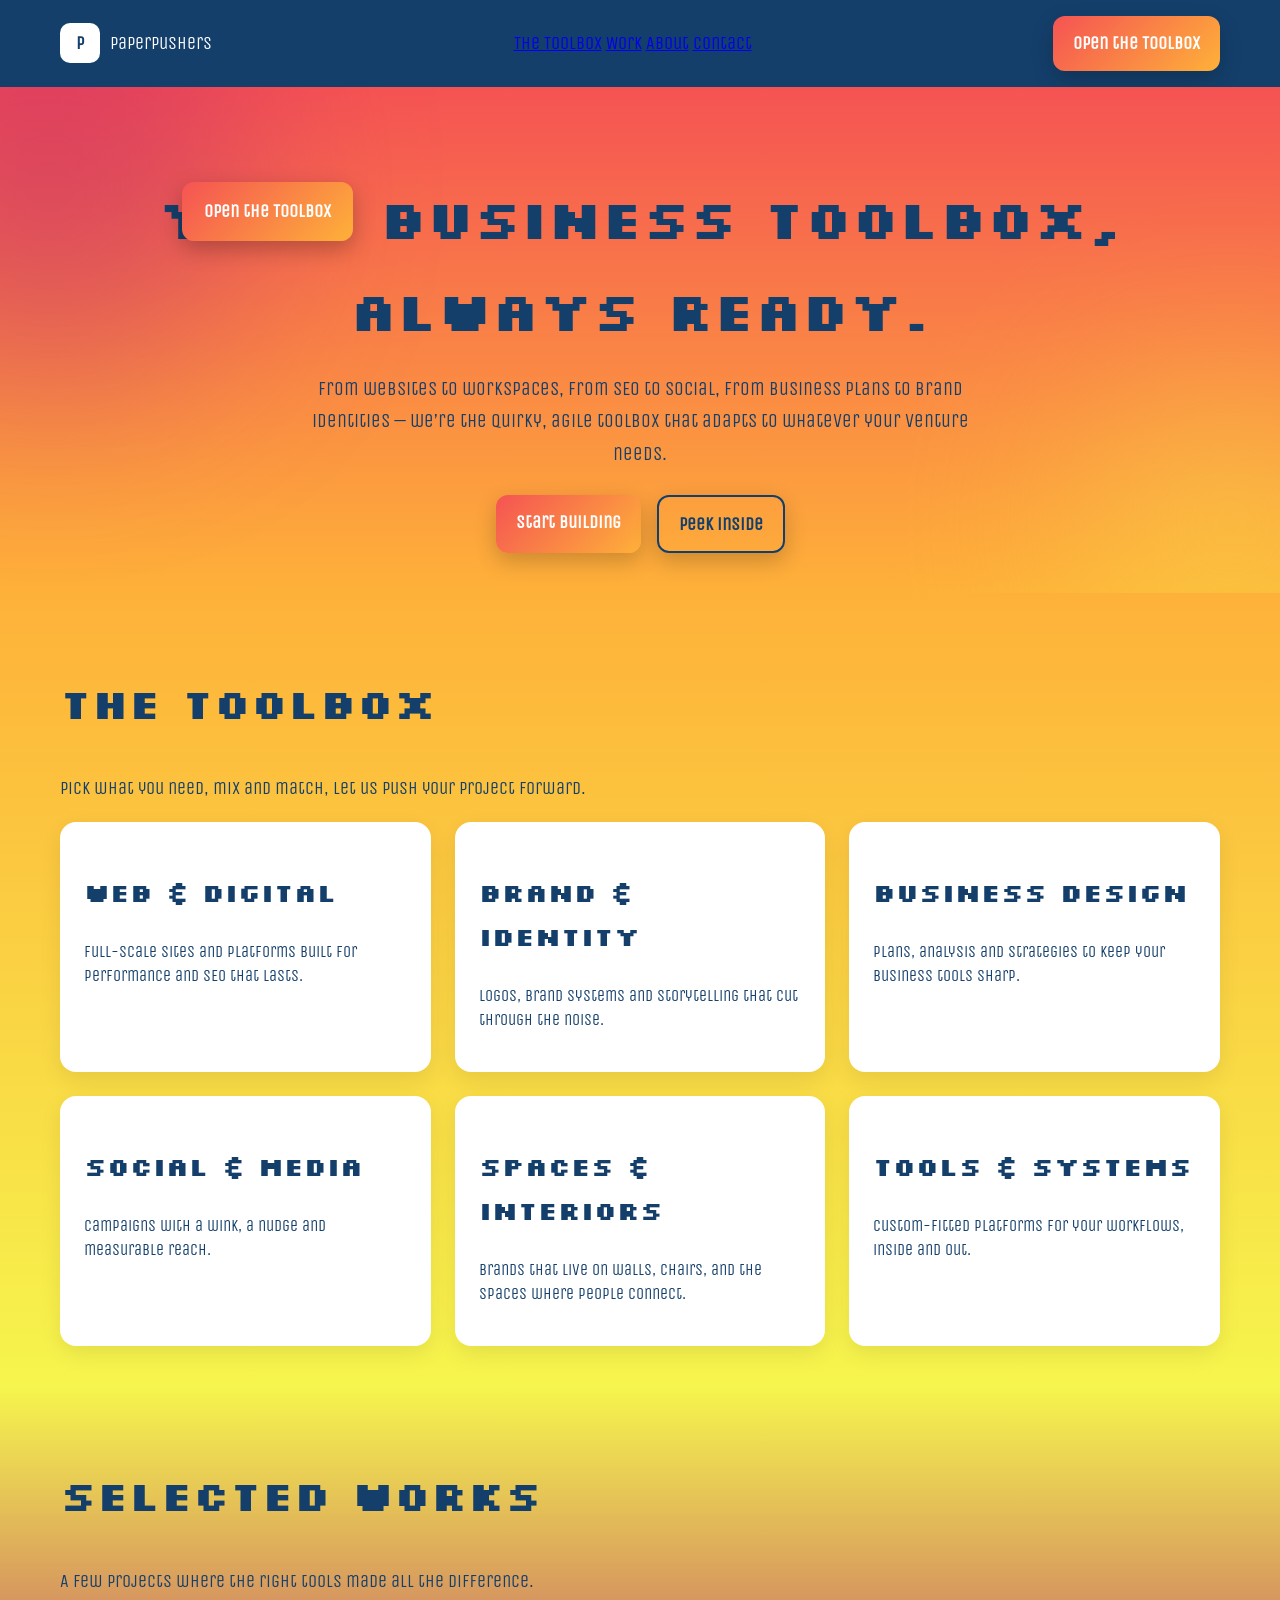
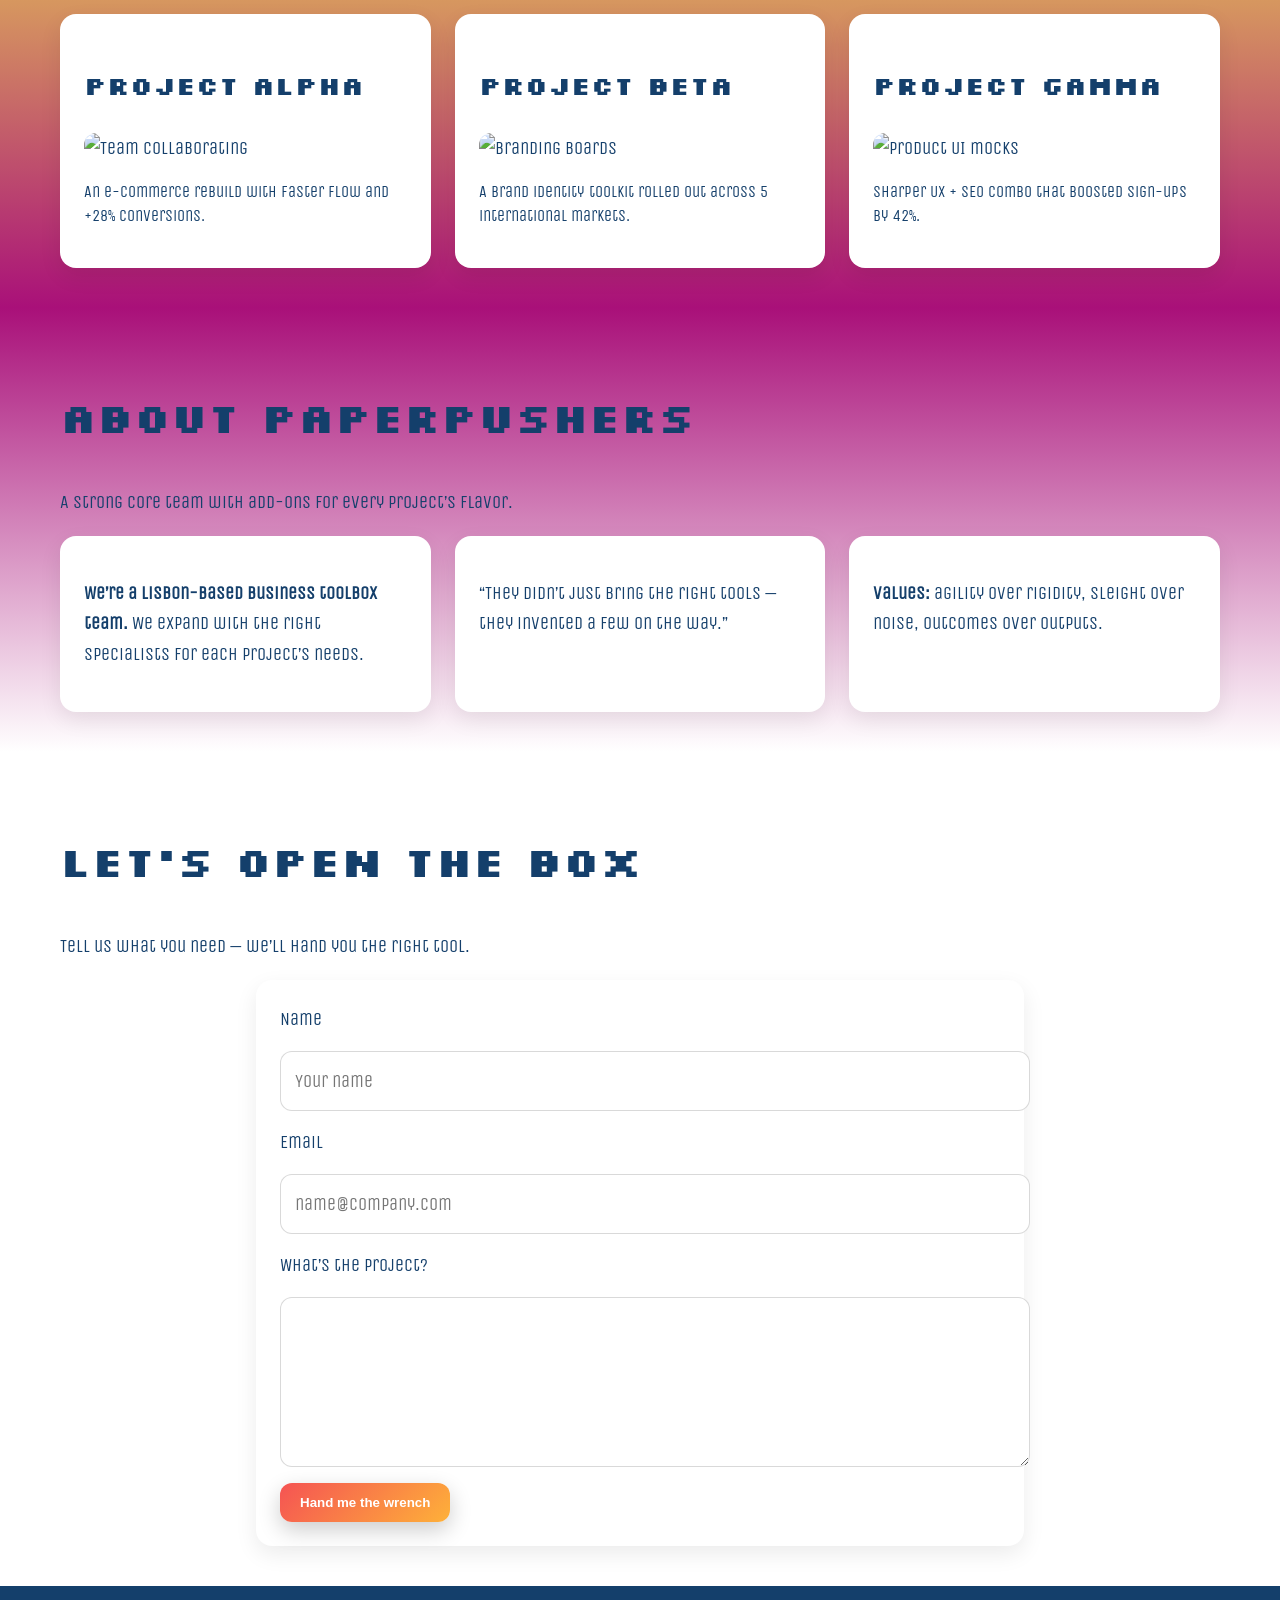
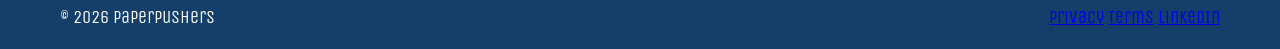
==== index.html @ 6f174658 "t1" ====
<!doctype html>
<html lang="en">
<head>
  <meta charset="utf-8" />
  <meta name="viewport" content="width=device-width, initial-scale=1" />
  <title>PaperPushers — Business Toolbox</title>
  <meta name="description" content="PaperPushers is a quirky, agile business toolbox—websites, SEO, social, brand, interiors, business design, and custom tools." />
  <link href="https://fonts.googleapis.com/css2?family=Unica+One&family=Silkscreen&display=swap" rel="stylesheet">
  <link rel="stylesheet" href="styles.css" />
  <script src="app.js" defer></script>
</head>
<body>
  <!-- Header -->
  <header class="nav">
    <div class="container inner">
      <a class="brand" href="#">
        <div class="logo">P</div>
        <span>PaperPushers</span>
      </a>
      <nav class="links" aria-label="Primary">
        <a href="#toolbox">The Toolbox</a>
        <a href="#work">Work</a>
        <a href="#about">About</a>
        <a href="#contact">Contact</a>
      </nav>
      <a class="btn btn--header" href="#toolbox">Open the Toolbox</a>
    </div>
  </header>

  <main id="main">
    <!-- Hero -->
    <section class="hero" id="hero">
      <div class="bg-blob"></div>
      <div class="bg-blob"></div>
      <div class="container">
        <h1 class="fade-in">Your business toolbox, always ready.</h1>
        <p class="lead fade-in">
          From websites to workspaces, from SEO to social, from business plans to brand identities —
          we’re the quirky, agile toolbox that adapts to whatever your venture needs.
        </p>
        <div class="hero-ctas fade-in">
          <a class="btn" href="#contact">Start building</a>
          <a class="btn ghost" href="#toolbox">Peek inside</a>
        </div>
      </div>
    </section>

    <!-- Toolbox -->
    <section id="toolbox">
      <div class="bg-blob"></div>
      <div class="bg-blob"></div>
      <div class="container">
        <h2 class="fade-in">The Toolbox</h2>
        <p class="section-lead fade-in">Pick what you need, mix and match, let us push your project forward.</p>
        <div class="grid-3 stagger-parent">
          <article class="card fade-in"><h3>Web & Digital</h3><p class="subtitle">Full-scale sites and platforms built for performance and SEO that lasts.</p></article>
          <article class="card fade-in"><h3>Brand & Identity</h3><p class="subtitle">Logos, brand systems and storytelling that cut through the noise.</p></article>
          <article class="card fade-in"><h3>Business Design</h3><p class="subtitle">Plans, analysis and strategies to keep your business tools sharp.</p></article>
          <article class="card fade-in"><h3>Social & Media</h3><p class="subtitle">Campaigns with a wink, a nudge and measurable reach.</p></article>
          <article class="card fade-in"><h3>Spaces & Interiors</h3><p class="subtitle">Brands that live on walls, chairs, and the spaces where people connect.</p></article>
          <article class="card fade-in"><h3>Tools & Systems</h3><p class="subtitle">Custom-fitted platforms for your workflows, inside and out.</p></article>
        </div>
      </div>
    </section>

    <!-- Work -->
    <section id="work">
      <div class="bg-blob"></div>
      <div class="bg-blob"></div>
      <div class="container">
        <h2 class="fade-in">Selected Works</h2>
        <p class="section-lead fade-in">A few projects where the right tools made all the difference.</p>
        <div class="grid-3 stagger-parent">
          <article class="card work-card fade-in"><h3>Project Alpha</h3><img src="https://picsum.photos/seed/alpha/800/500" alt="Team collaborating" /><p class="subtitle">An e-commerce rebuild with faster flow and +28% conversions.</p></article>
          <article class="card work-card fade-in"><h3>Project Beta</h3><img src="https://picsum.photos/seed/beta/800/500" alt="Branding boards" /><p class="subtitle">A brand identity toolkit rolled out across 5 international markets.</p></article>
          <article class="card work-card fade-in"><h3>Project Gamma</h3><img src="https://picsum.photos/seed/gamma/800/500" alt="Product UI mocks" /><p class="subtitle">Sharper UX + SEO combo that boosted sign-ups by 42%.</p></article>
        </div>
      </div>
    </section>

    <!-- About -->
    <section id="about">
      <div class="bg-blob"></div>
      <div class="bg-blob"></div>
      <div class="container">
        <h2 class="fade-in">About PaperPushers</h2>
        <p class="section-lead fade-in">A strong core team with add-ons for every project’s flavor.</p>
        <div class="grid-3 stagger-parent">
          <div class="card fade-in"><p><strong>We’re a Lisbon-based business toolbox team.</strong> We expand with the right specialists for each project’s needs.</p></div>
          <div class="card fade-in"><p>“They didn’t just bring the right tools — they invented a few on the way.”</p></div>
          <div class="card fade-in"><p><strong>Values:</strong> agility over rigidity, sleight over noise, outcomes over outputs.</p></div>
        </div>
      </div>
    </section>

    <!-- Contact -->
    <section id="contact">
      <div class="bg-blob"></div>
      <div class="bg-blob"></div>
      <div class="container">
        <h2 class="fade-in">Let’s open the box</h2>
        <p class="section-lead fade-in">Tell us what you need — we’ll hand you the right tool.</p>
        <div class="card fade-in">
          <form class="fields">
            <label for="name">Name</label>
            <input id="name" name="name" placeholder="Your name" required />
            <label for="email">Email</label>
            <input id="email" name="email" type="email" placeholder="name@company.com" required />
            <label for="message">What’s the project?</label>
            <textarea id="message" name="message" required></textarea>
            <div class="form-actions">
              <button class="btn" type="submit">Hand me the wrench</button>
            </div>
          </form>
        </div>
      </div>
    </section>
  </main>

  <!-- Footer -->
  <footer>
    <div class="container footer-inner">
      <div class="foot-brand">© <span id="year"></span> PaperPushers</div>
      <nav class="foot-links">
        <a href="#">Privacy</a>
        <a href="#">Terms</a>
        <a href="#">LinkedIn</a>
      </nav>
    </div>
  </footer>

  <!-- Floating CTA -->
  <a href="#toolbox" class="floating-cta">Open the Toolbox</a>
</body>
</html>
---- styles.css ----
:root {
  --background: #143F6B;
  --main: #F55353;
  --secondary: #FEB139;
  --highlight: #F6F54D;
  --accent: #A91079;
}

/* Global */
body {
  font-family: 'Unica One', sans-serif;
  margin: 0;
  color: var(--background);
  font-size: 18px;
  line-height: 1.7;
}
h1, h2, h3 { font-family: 'Silkscreen', cursive; }
h1 { font-size: 3.4rem; }
h2 { font-size: 2.6rem; }
h3 { font-size: 1.6rem; }

/* Header / Footer */
header.nav, footer {
  background: var(--background);
  color: #fff;
  padding: 16px 0;
}
header.nav .inner, footer .footer-inner {
  width: 92%;
  max-width: 1160px;
  margin: 0 auto;
  display: flex;
  justify-content: space-between;
  align-items: center;
}
.brand { display:flex; align-items:center; gap:10px; text-decoration:none; color:#fff; }
.brand .logo { width:40px; height:40px; border-radius:10px; background:#fff; color:var(--background); display:grid; place-items:center; font-weight:900; }

/* Sections */
section { padding: 40px 0; position: relative; overflow: hidden; }
section .container { width: 92%; max-width: 1160px; margin: 0 auto; }

/* Smooth section gradients */
#hero    { background: linear-gradient(180deg, var(--main) 0%, var(--secondary) 100%); }
#toolbox { background: linear-gradient(180deg, var(--secondary) 0%, var(--highlight) 100%); }
#work    { background: linear-gradient(180deg, var(--highlight) 0%, var(--accent) 100%); }
#about   { background: linear-gradient(180deg, var(--accent) 0%, #fff 100%); }
#contact { background: #fff; }

/* Blobs */
.bg-blob {
  position: absolute;
  border-radius: 50%;
  filter: blur(100px);
  opacity: 0.35;
  animation: float 20s ease-in-out infinite alternate;
  z-index: 1;
}
@keyframes float {
  0%   { transform: translate(0,0) scale(1); }
  50%  { transform: translate(80px,-60px) scale(1.2); }
  100% { transform: translate(-80px,60px) scale(1); }
}
.hero .bg-blob:nth-child(1) { width: 400px; height: 400px; background: var(--accent); top: -100px; left: -150px; }
.hero .bg-blob:nth-child(2) { width: 300px; height: 300px; background: var(--highlight); bottom: -80px; right: -100px; animation-delay: 5s; }

/* Hero */
.hero { text-align: center; }
.hero h1 { margin-bottom: 1rem; position: relative; z-index: 2; }
.hero .lead { font-size: 1.2rem; max-width: 70ch; margin: 0 auto 1.5rem; position: relative; z-index: 2; }
.hero-ctas { margin-top: 1.5rem; display: flex; gap: 16px; justify-content: center; flex-wrap: wrap; position: relative; z-index: 2; }

/* Buttons */
.btn {
  padding: 12px 20px;
  border-radius: 12px;
  font-weight: 900;
  text-decoration: none;
  border: none;
  cursor: pointer;
  background: linear-gradient(135deg, var(--main), var(--secondary));
  color: #fff;
  box-shadow: 0 8px 22px rgba(0,0,0,.2);
}
.btn.ghost { background: transparent; border: 2px solid var(--background); color: var(--background); }

/* Grids & Cards */
.grid-3 { display: grid; grid-template-columns: repeat(3,1fr); gap: 24px; position: relative; z-index: 2; }
@media (max-width: 980px){ .grid-3 { grid-template-columns: repeat(2,1fr); } }
@media (max-width: 640px){ .grid-3 { grid-template-columns: 1fr; } }

.card {
  background: #fff;
  border-radius: 16px;
  padding: 24px;
  box-shadow: 0 8px 22px rgba(0,0,0,.08);
}
.card .subtitle { font-size: 1rem; line-height: 1.5; }

/* Work cards */
.work-card img { width:100%; height:260px; object-fit:cover; border-radius:12px; }
.work-card .subtitle { margin-top: 1rem; }

/* Contact form */
#contact .card { max-width: 720px; margin: 0 auto; position: relative; z-index: 2; }
#contact .fields { display: grid; gap: 16px; }
#contact input, #contact textarea {
  width: 100%;
  padding: 14px;
  border: 1px solid rgba(0,0,0,.15);
  border-radius: 12px;
  font: inherit;
}
#contact textarea { min-height: 140px; resize: vertical; }

/* Floating CTA */
.floating-cta {
  position: fixed;
  top: 50px; left: 50px;
  color: #fff;
  padding: 14px 22px;
  border-radius: 12px;
  text-decoration: none;
  font-weight: 900;
  box-shadow: 0 8px 22px rgba(0,0,0,.25);
  z-index: 9999;
  transition: background .6s ease;
}

/* Animations */
.fade-in { opacity: 0; transform: translateY(40px); transition: opacity .8s ease, transform .8s ease; }
.fade-in.visible { opacity: 1; transform: translateY(0); }
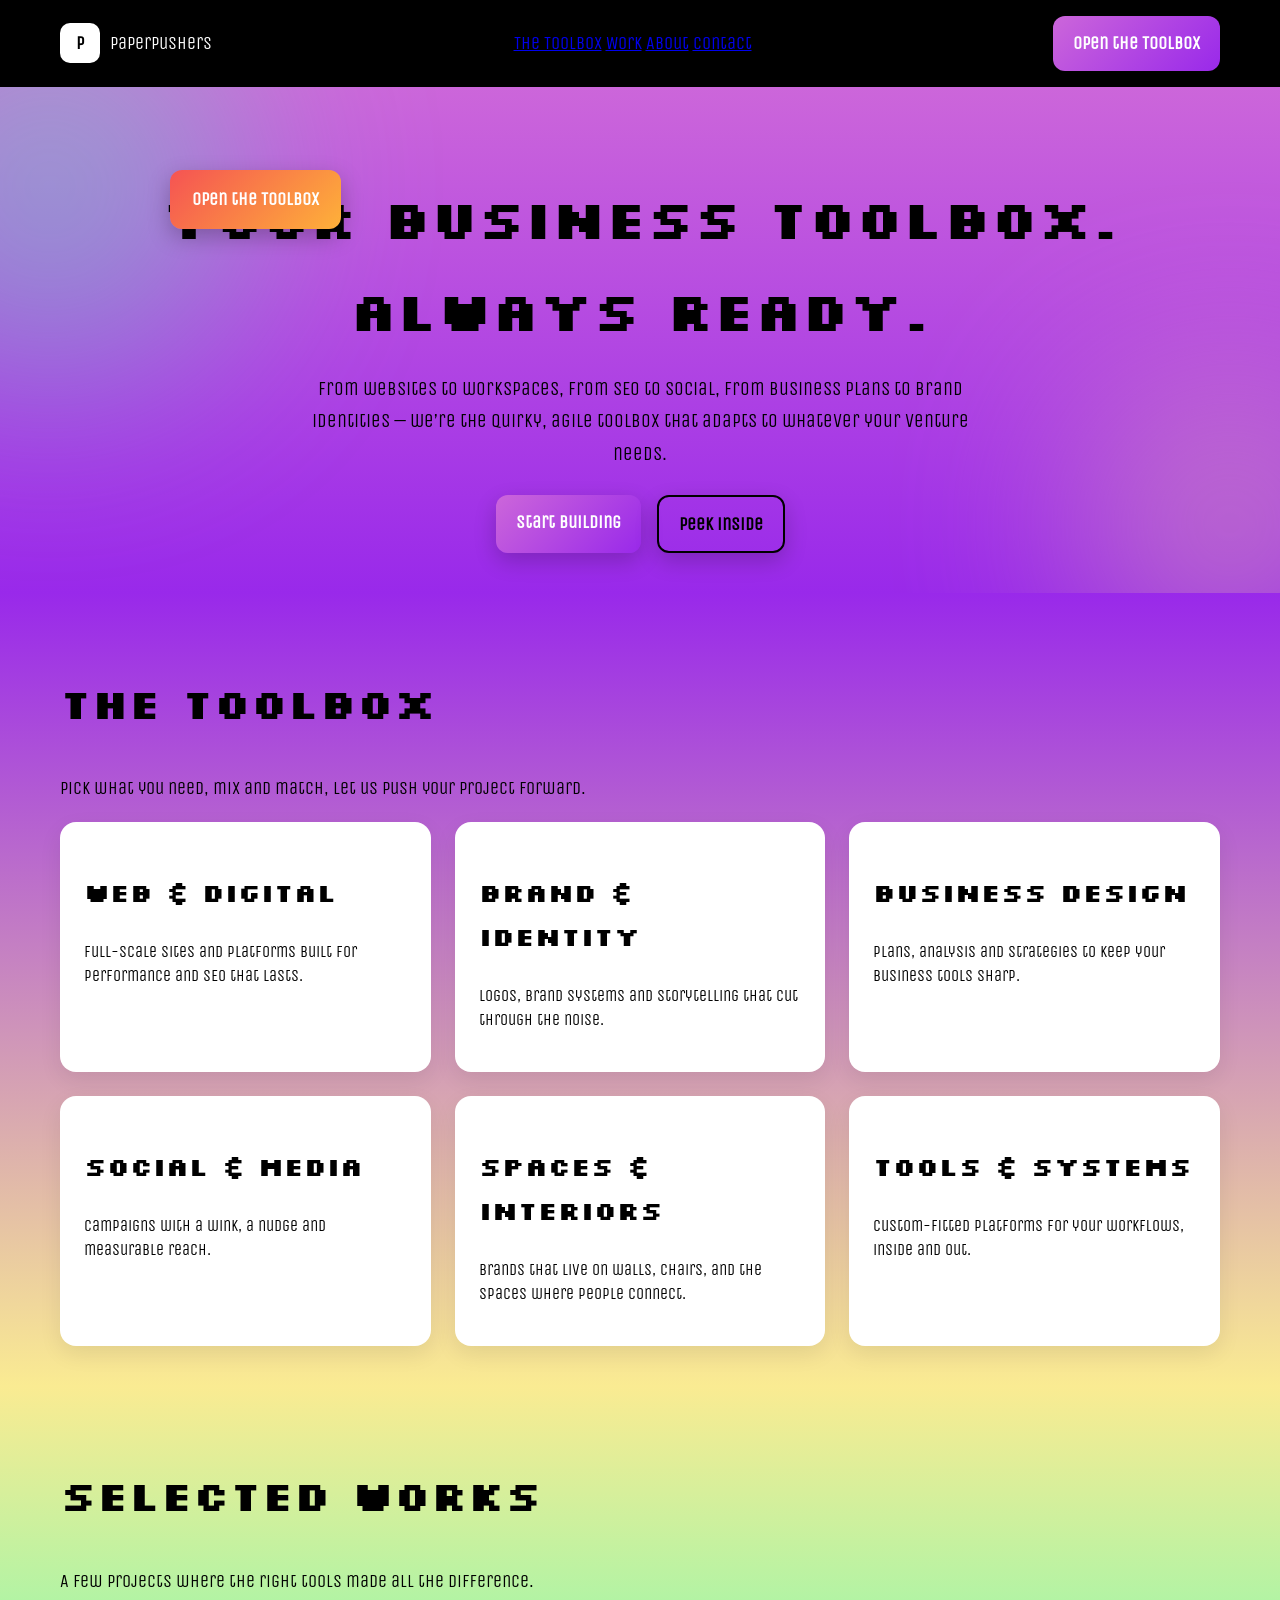
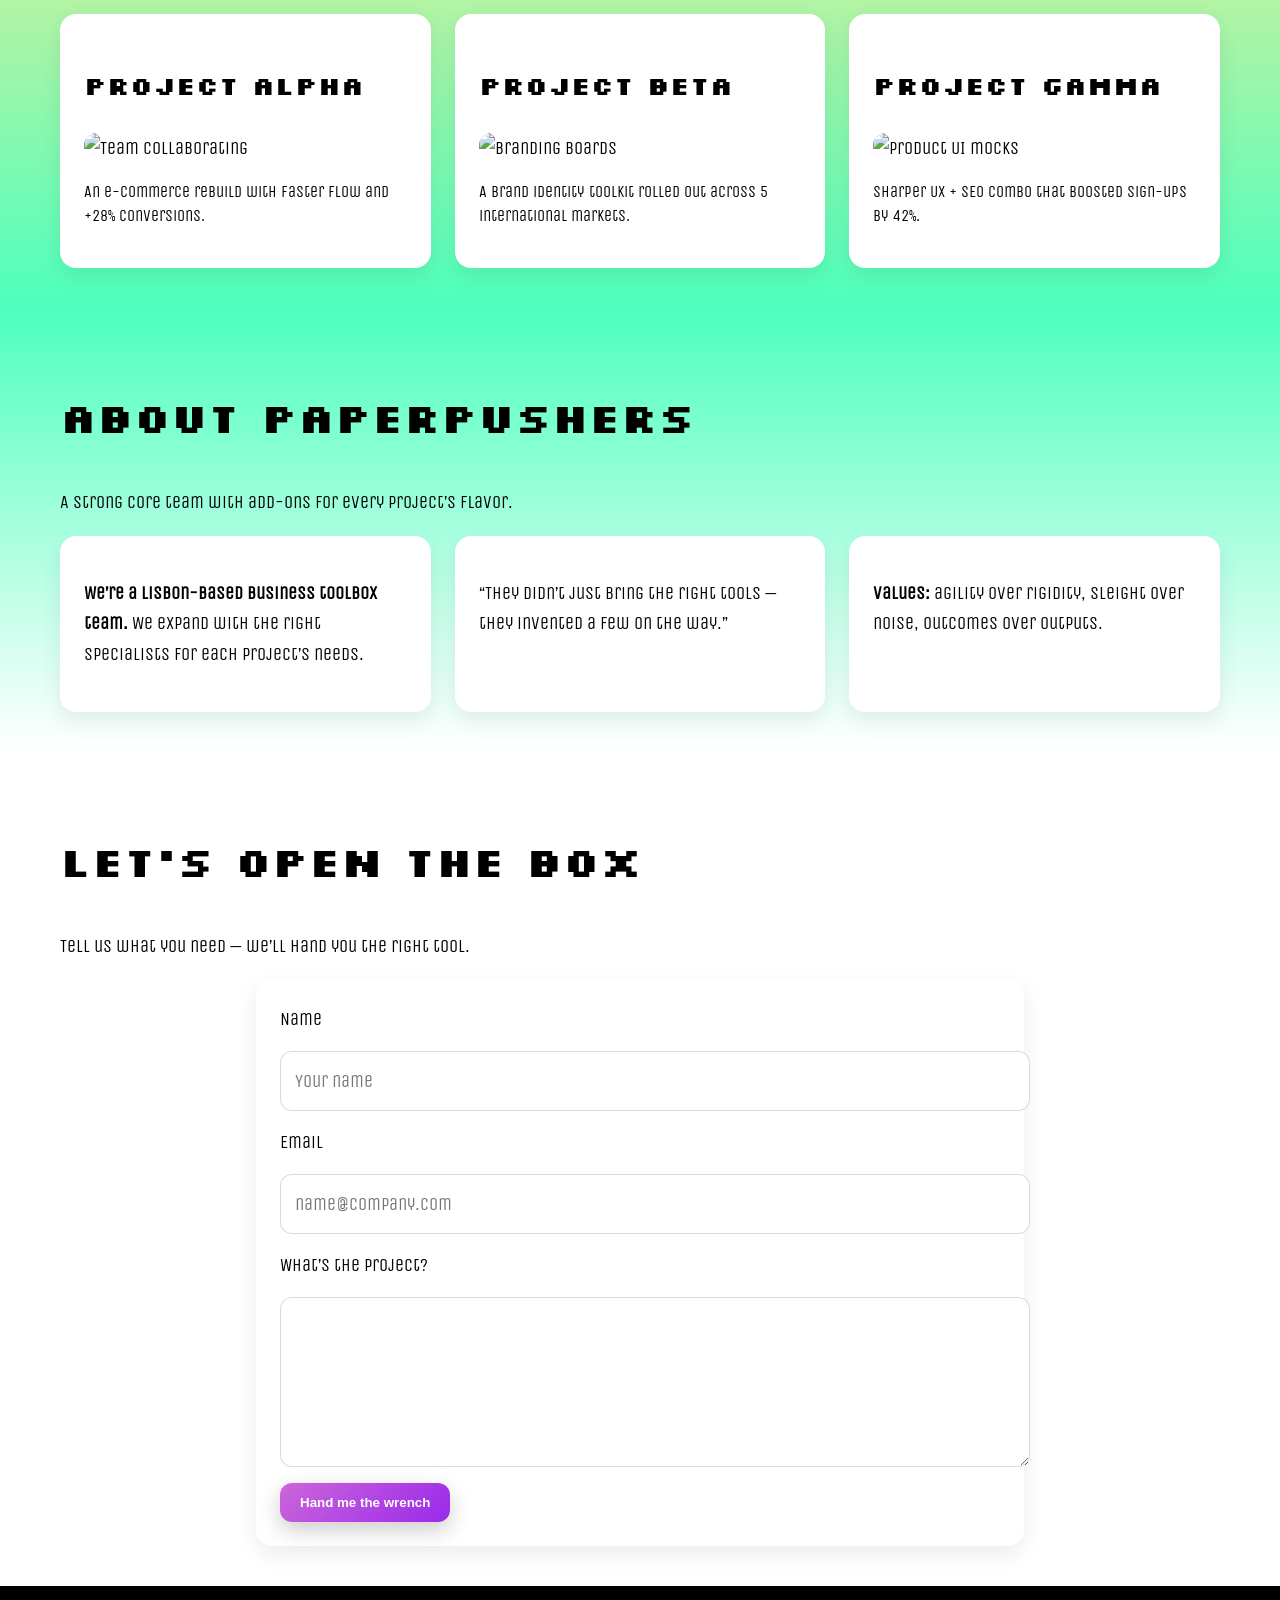
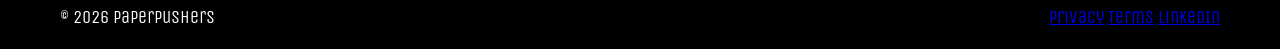
==== commit e50a6bd6: "Update index.html" ====
--- a/index.html
+++ b/index.html
@@ -33,7 +33,7 @@
       <div class="bg-blob"></div>
       <div class="bg-blob"></div>
       <div class="container">
-        <h1 class="fade-in">Your business toolbox, always ready.</h1>
+        <h1 class="fade-in">Your business toolbox.<br> Always ready.</h1>
         <p class="lead fade-in">
           From websites to workspaces, from SEO to social, from business plans to brand identities —
           we’re the quirky, agile toolbox that adapts to whatever your venture needs.
--- a/styles.css
+++ b/styles.css
@@ -1,9 +1,9 @@
 :root {
-  --background: #143F6B;
-  --main: #F55353;
-  --secondary: #FEB139;
-  --highlight: #F6F54D;
-  --accent: #A91079;
+  --background: #000000;
+  --main: #CC66DA;
+  --secondary: #9929EA;
+  --highlight: #FAEB92;
+  --accent: #4DFFBE;
 }
 
 /* Global */
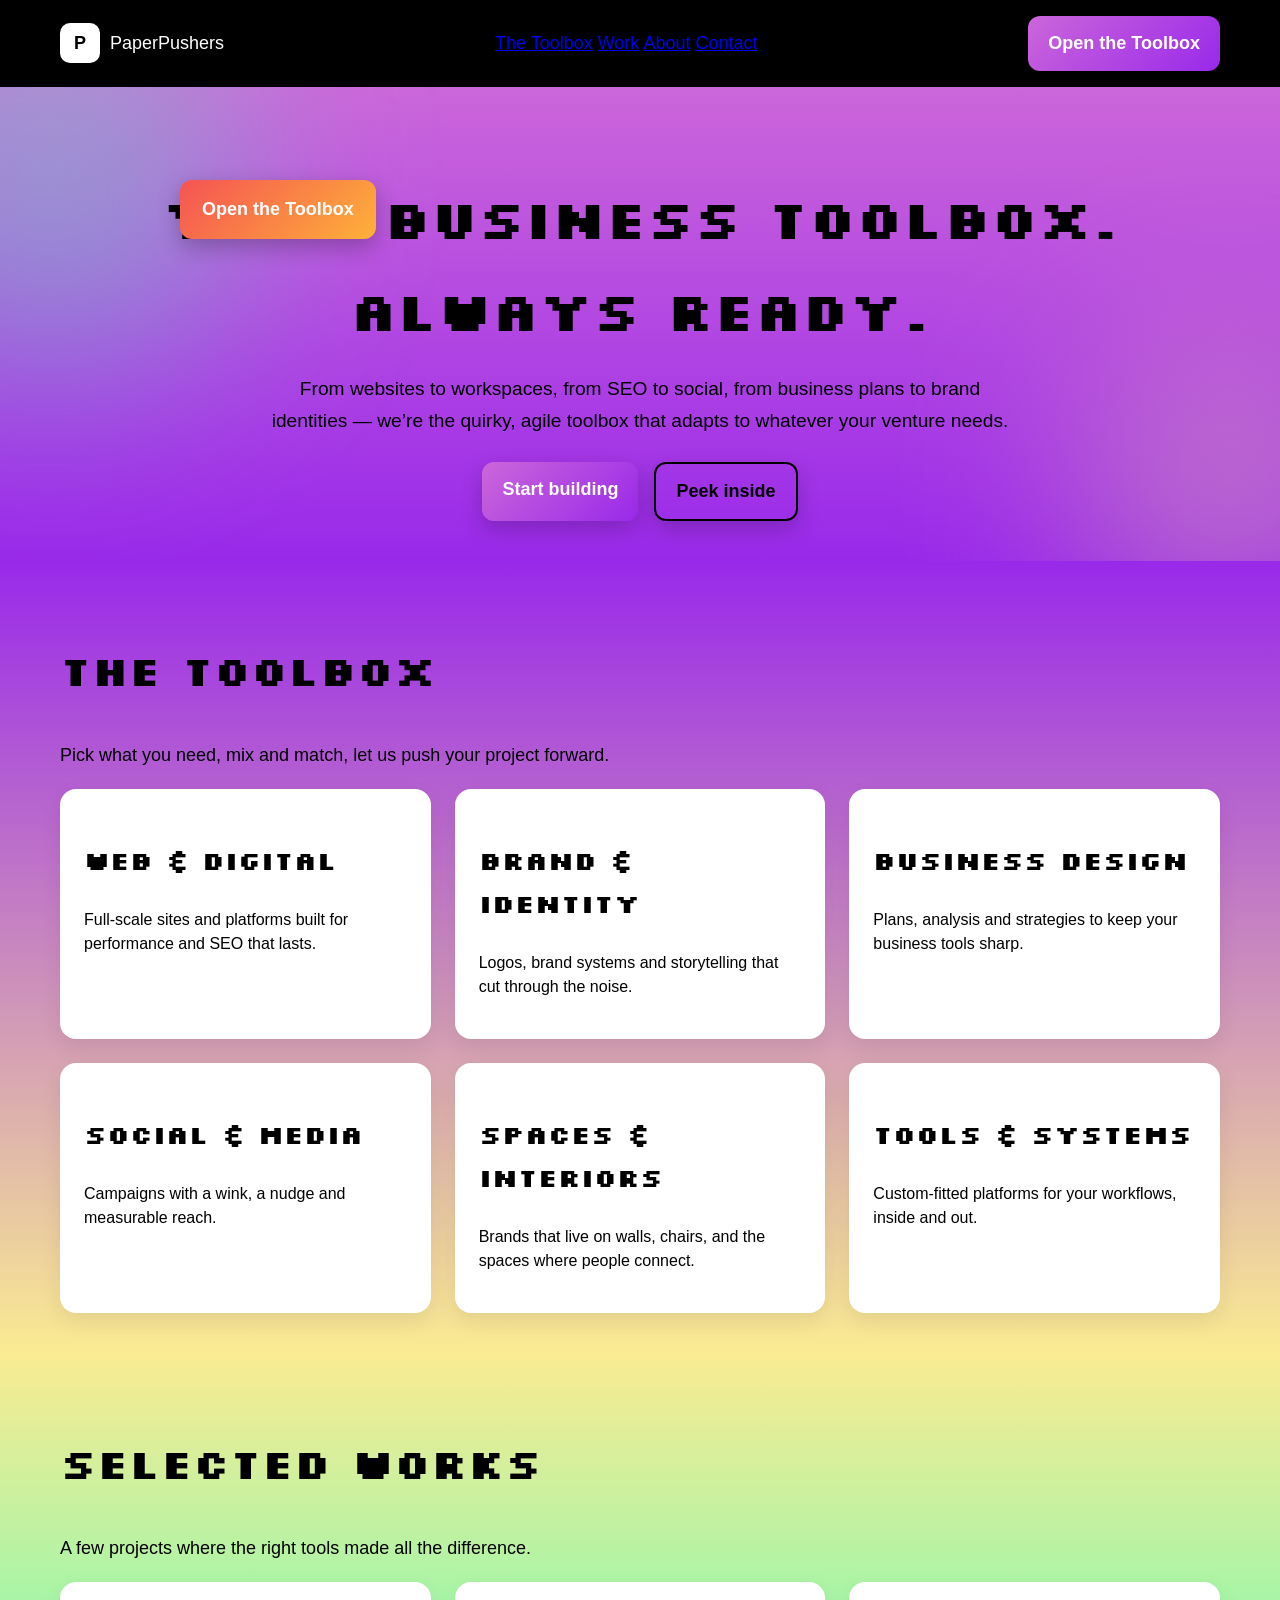
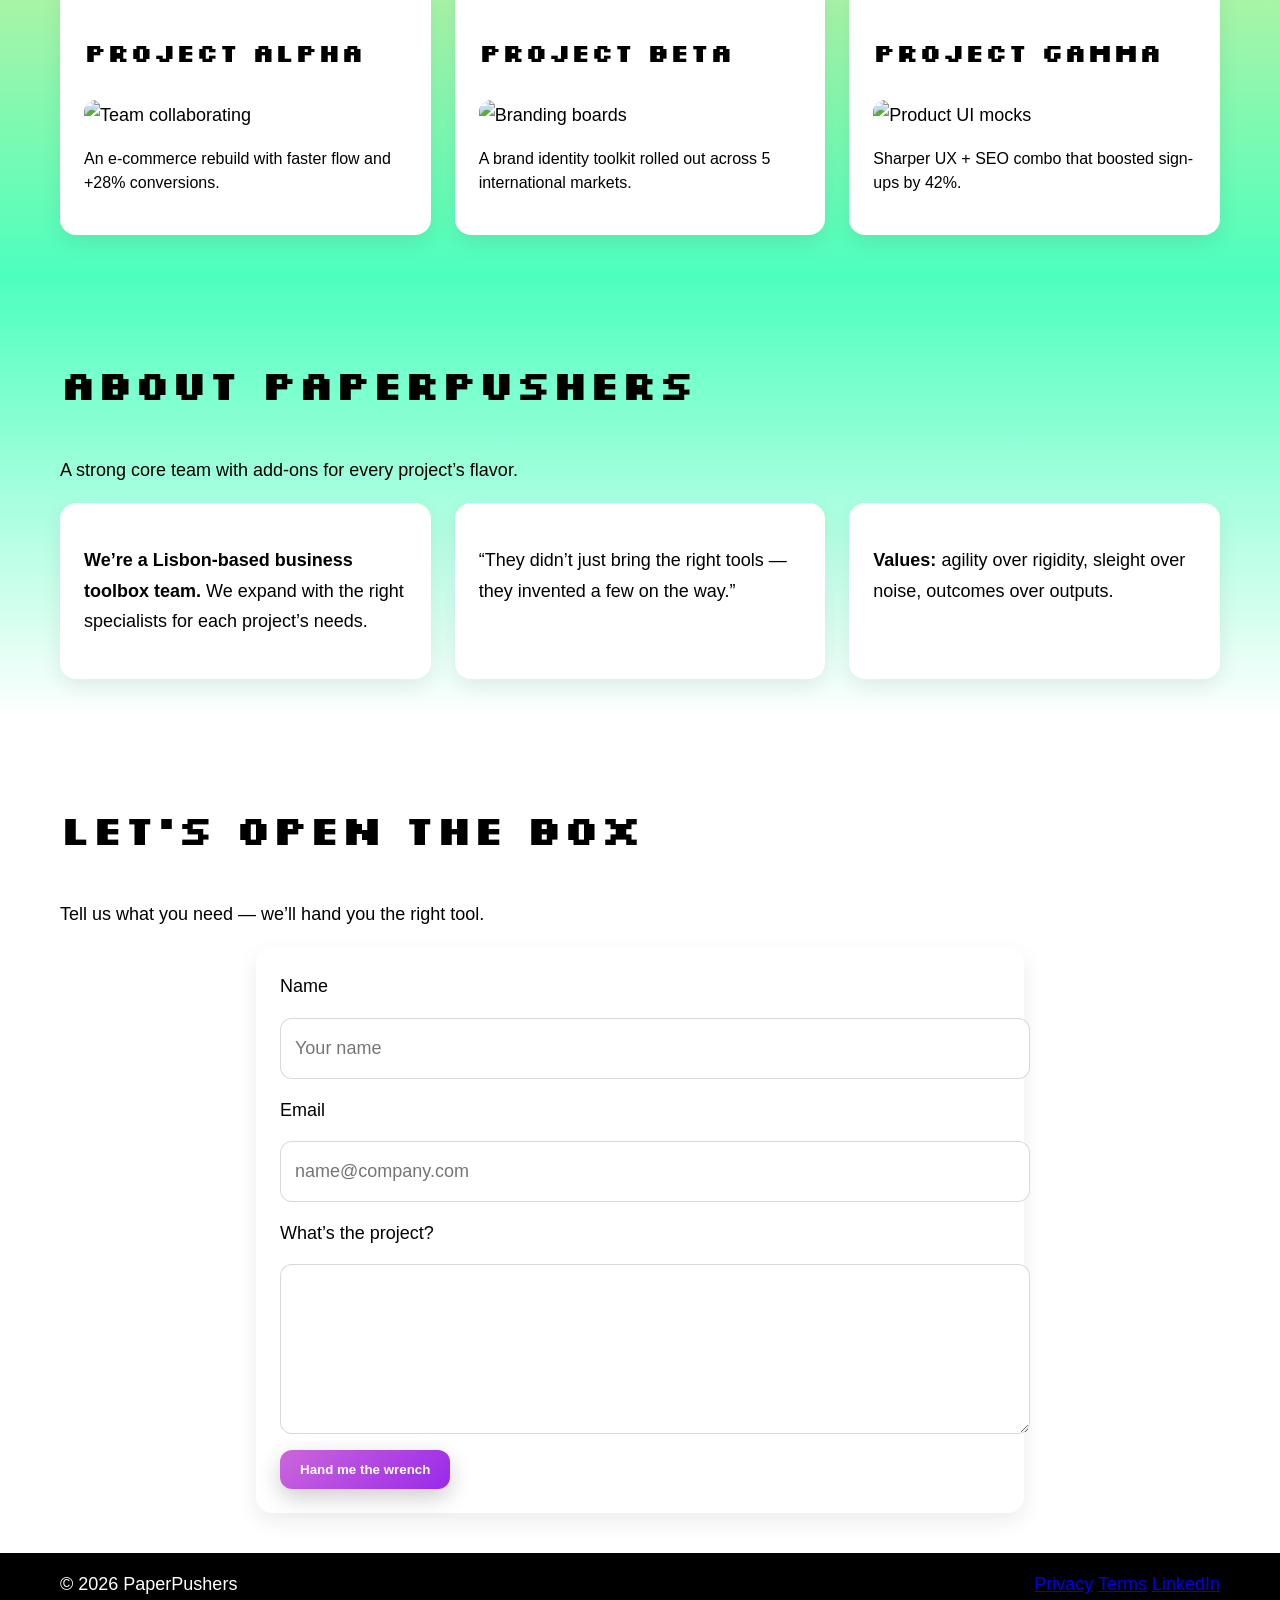
==== commit a2fda11d: "Update index.html" ====
--- a/index.html
+++ b/index.html
@@ -5,7 +5,7 @@
   <meta name="viewport" content="width=device-width, initial-scale=1" />
   <title>PaperPushers — Business Toolbox</title>
   <meta name="description" content="PaperPushers is a quirky, agile business toolbox—websites, SEO, social, brand, interiors, business design, and custom tools." />
-  <link href="https://fonts.googleapis.com/css2?family=Unica+One&family=Silkscreen&display=swap" rel="stylesheet">
+  <link href="https://fonts.googleapis.com/css2?family=Audiowide&family=Silkscreen&display=swap" rel="stylesheet">
   <link rel="stylesheet" href="styles.css" />
   <script src="app.js" defer></script>
 </head>
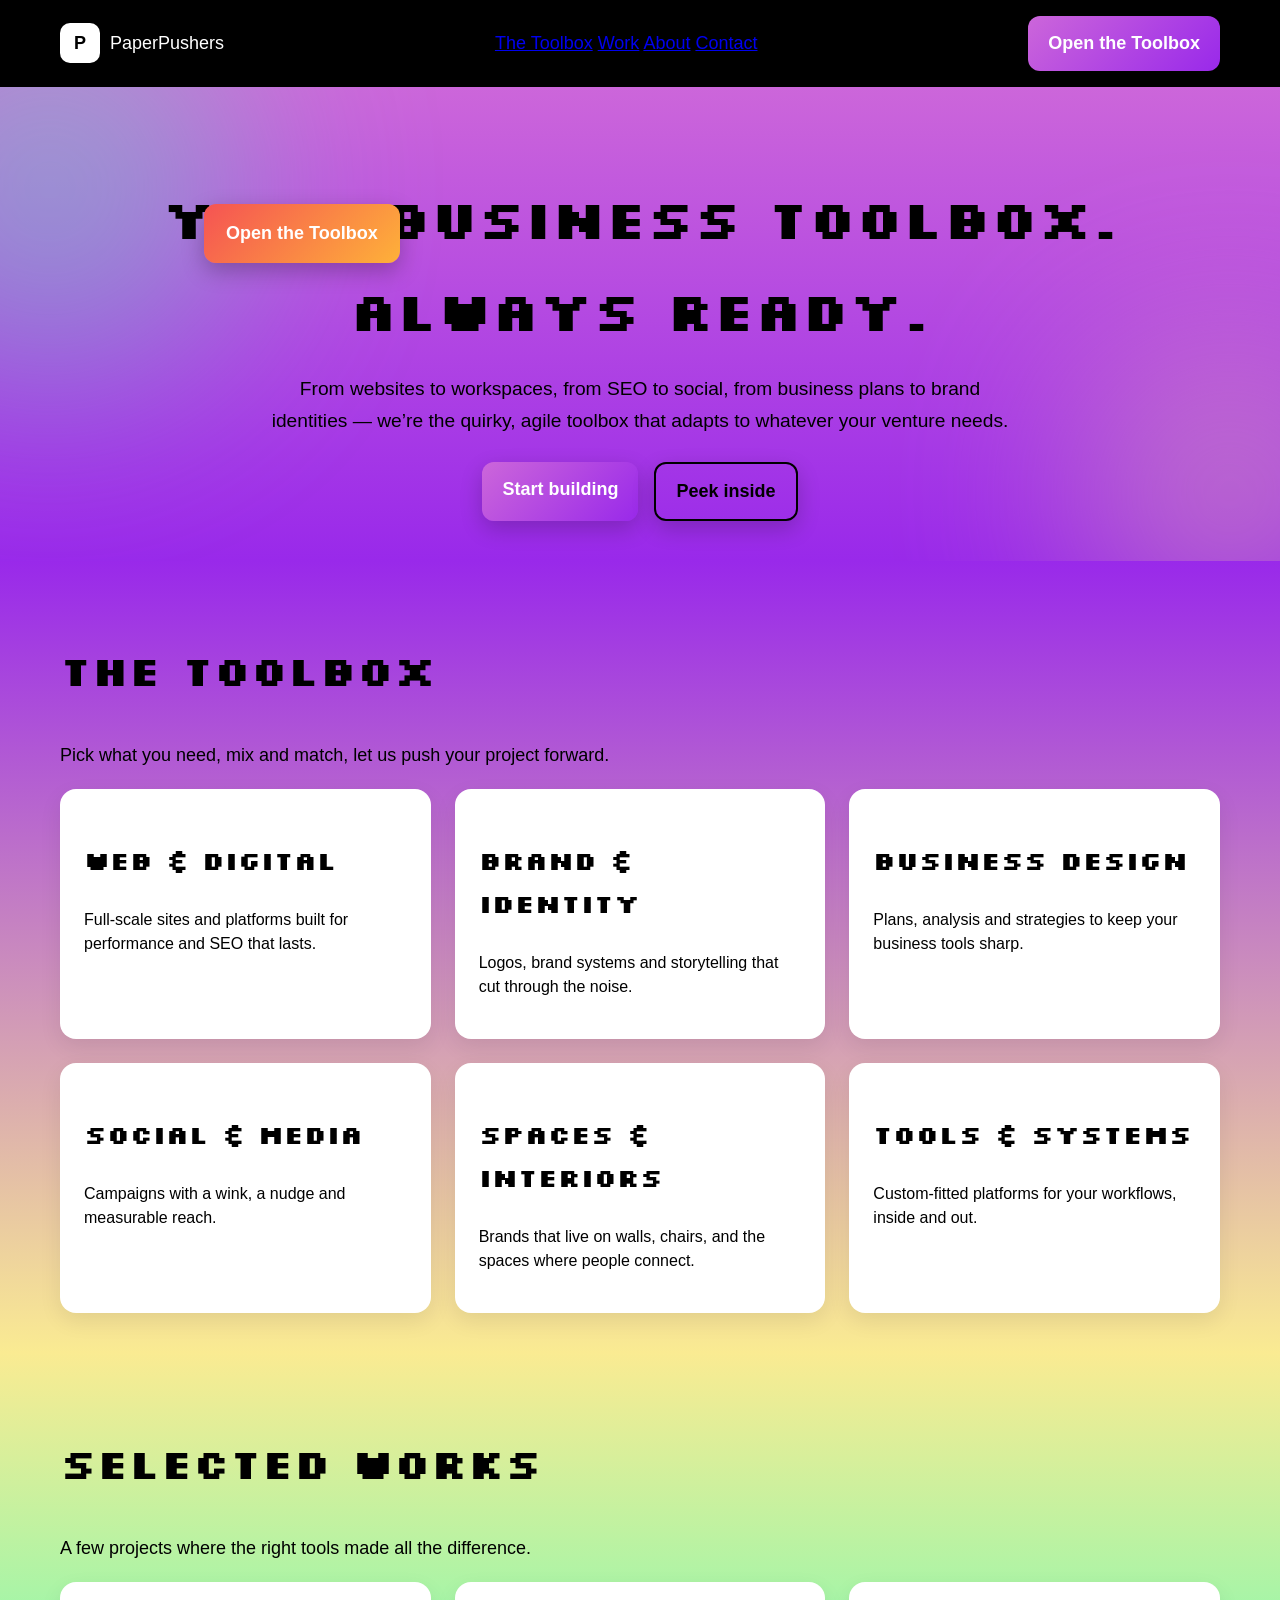
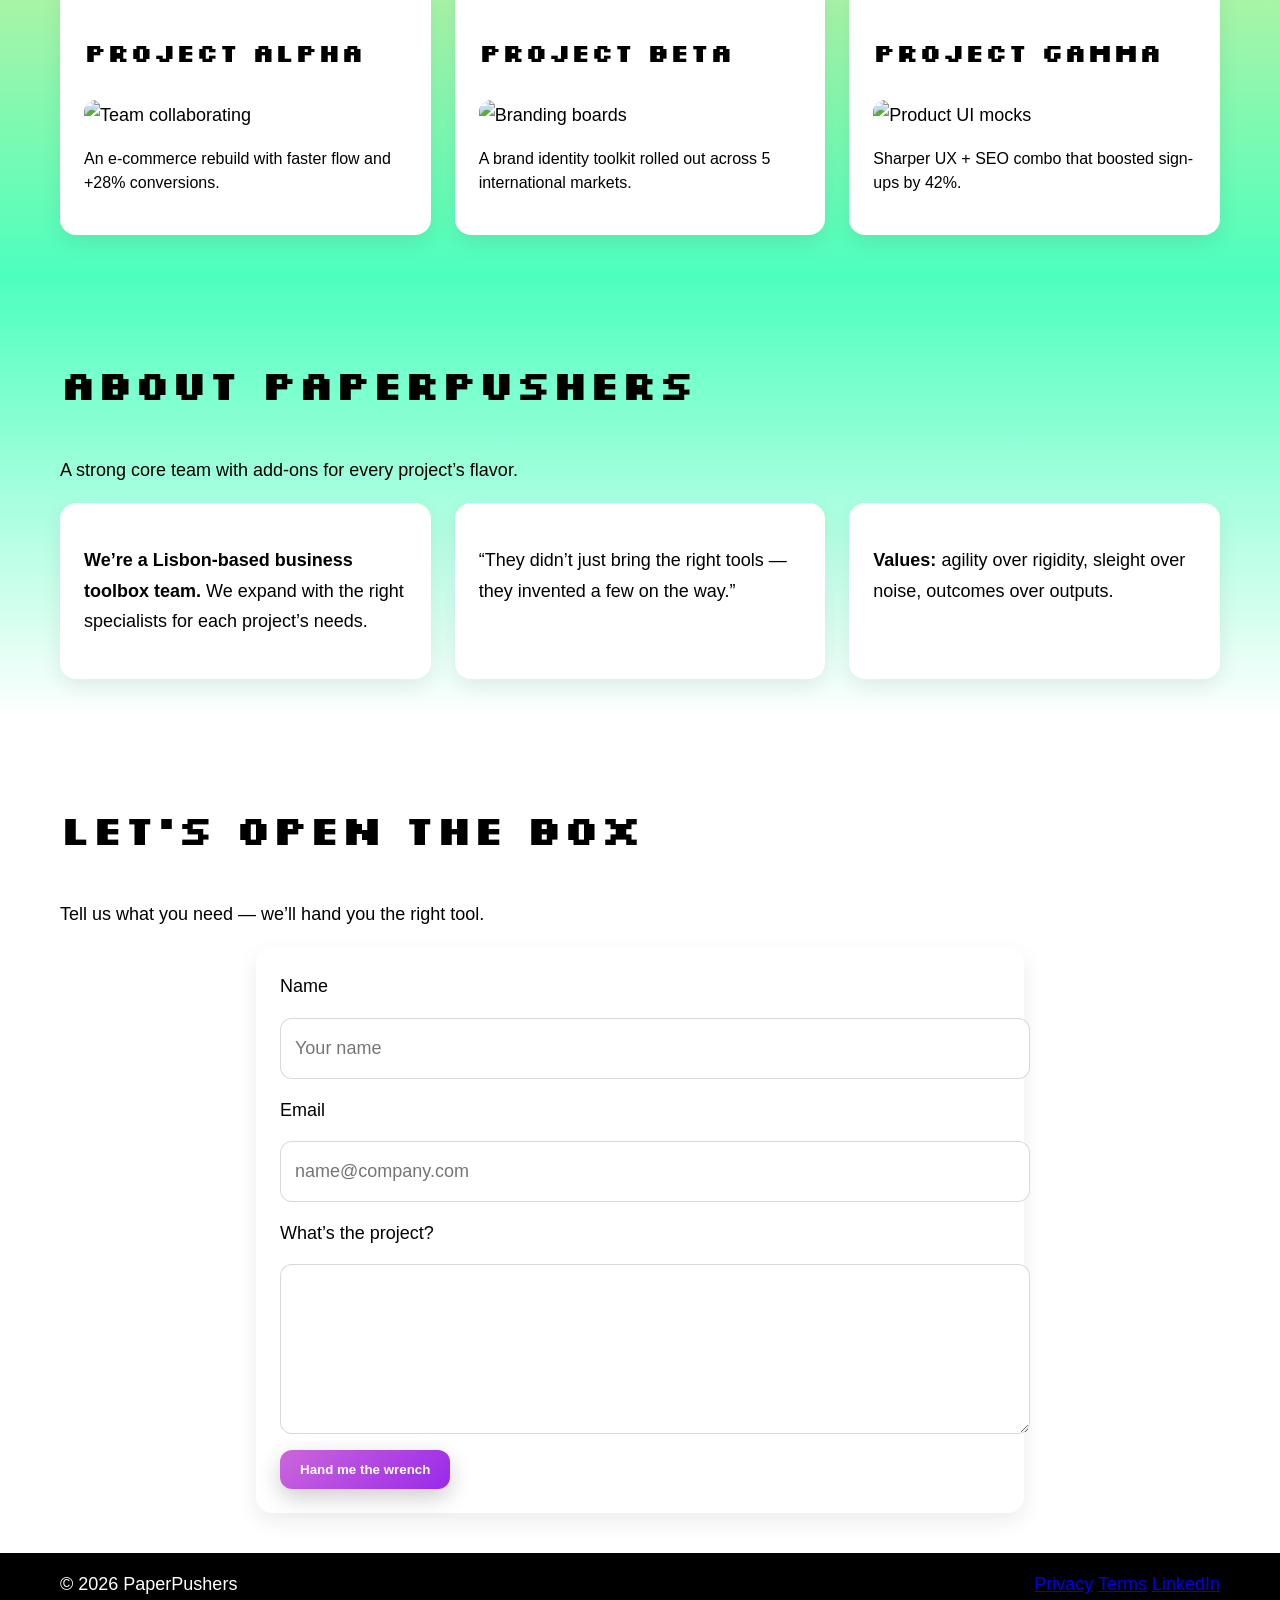
==== commit a5e09f41: "Update index.html" ====
--- a/index.html
+++ b/index.html
@@ -5,7 +5,7 @@
   <meta name="viewport" content="width=device-width, initial-scale=1" />
   <title>PaperPushers — Business Toolbox</title>
   <meta name="description" content="PaperPushers is a quirky, agile business toolbox—websites, SEO, social, brand, interiors, business design, and custom tools." />
-  <link href="https://fonts.googleapis.com/css2?family=Audiowide&family=Silkscreen&display=swap" rel="stylesheet">
+  <link href="https://fonts.googleapis.com/css2?family=Anta&family=Silkscreen&display=swap" rel="stylesheet">
   <link rel="stylesheet" href="styles.css" />
   <script src="app.js" defer></script>
 </head>
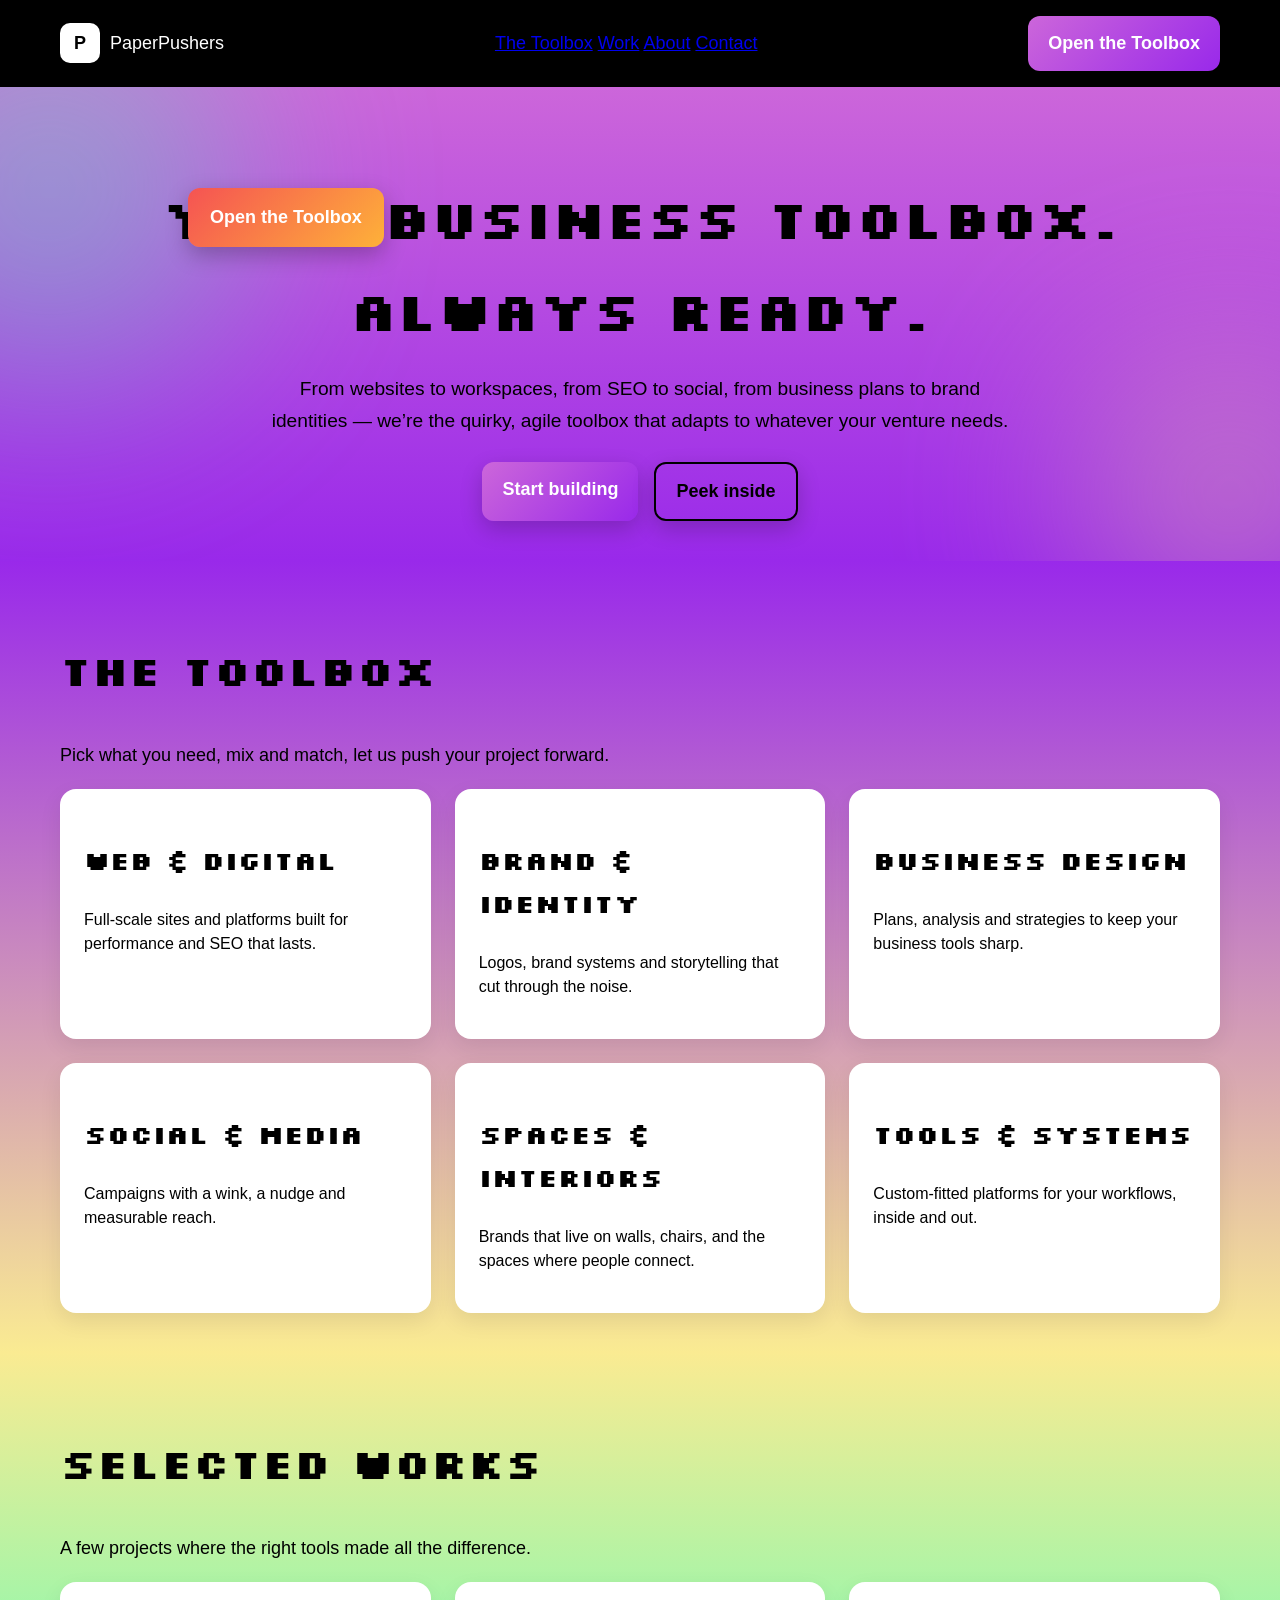
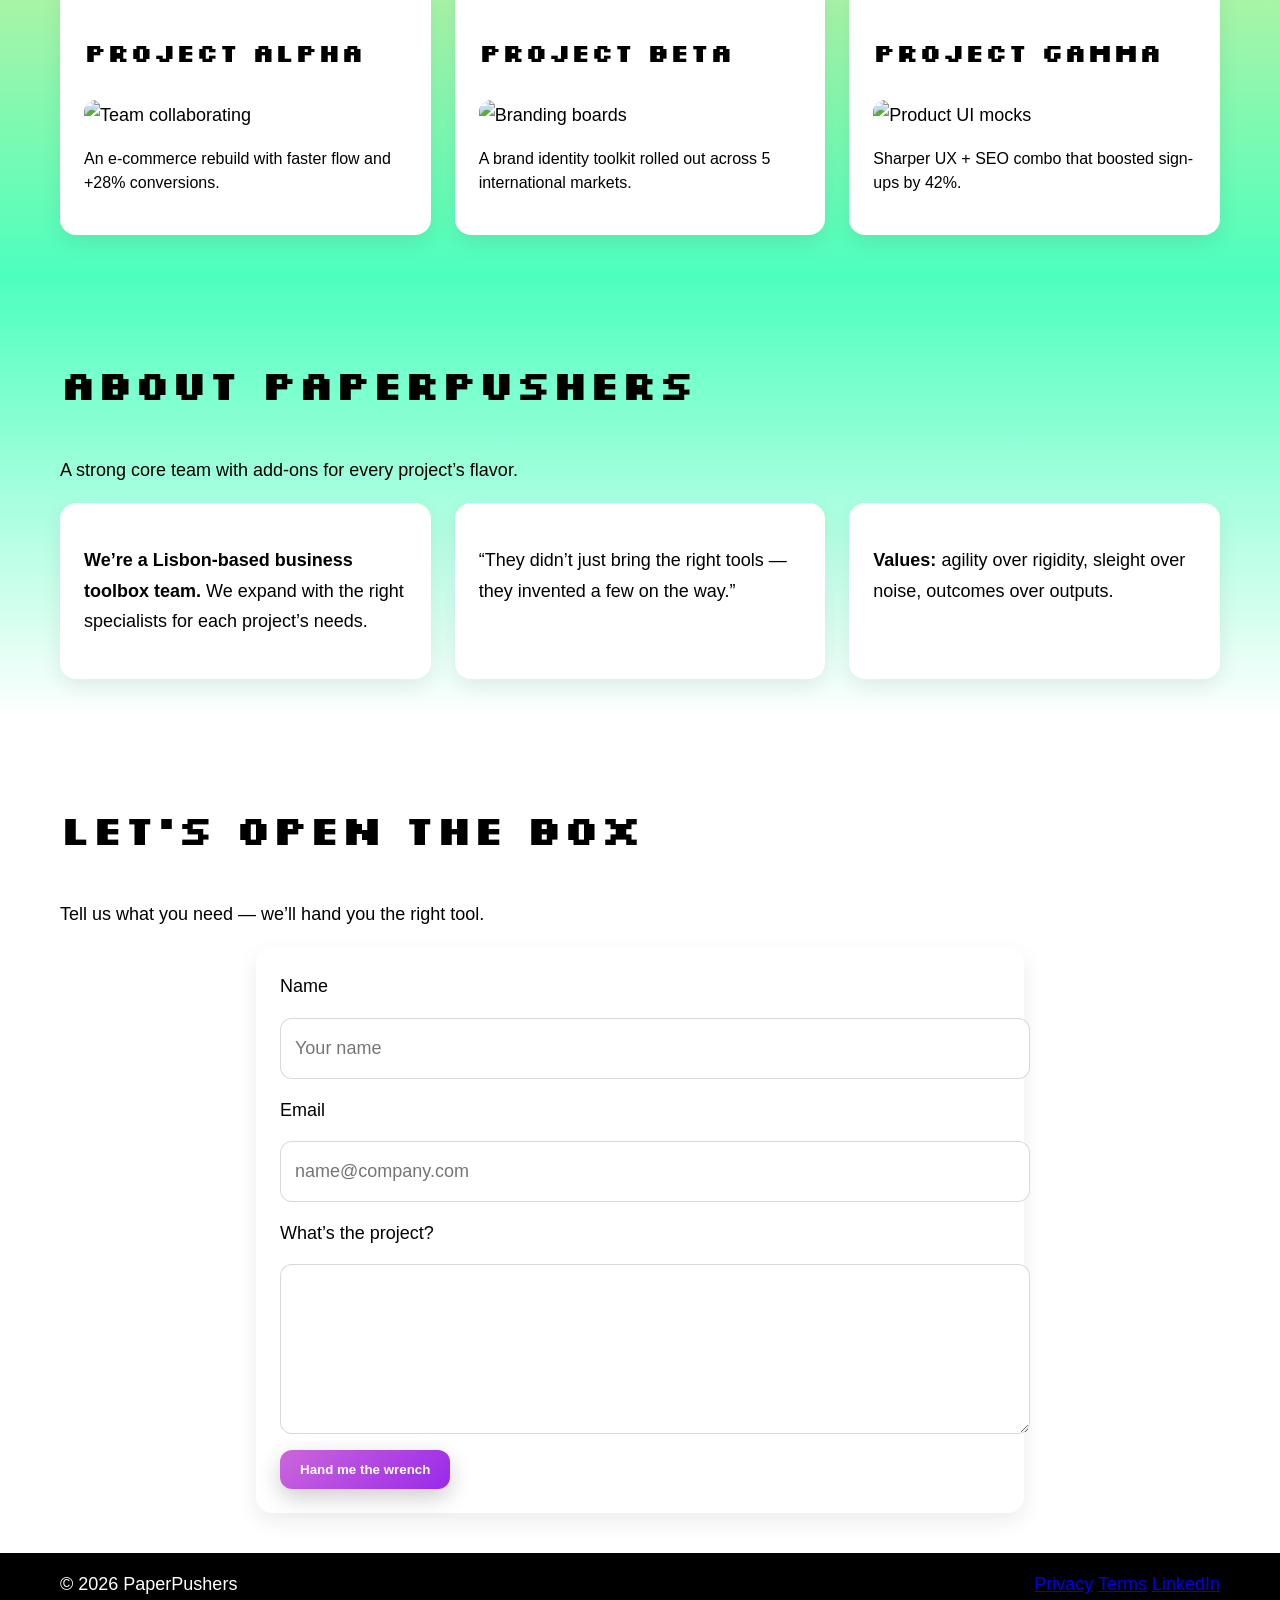
==== commit 99ce47fd: "Update index.html" ====
--- a/index.html
+++ b/index.html
@@ -5,7 +5,7 @@
   <meta name="viewport" content="width=device-width, initial-scale=1" />
   <title>PaperPushers — Business Toolbox</title>
   <meta name="description" content="PaperPushers is a quirky, agile business toolbox—websites, SEO, social, brand, interiors, business design, and custom tools." />
-  <link href="https://fonts.googleapis.com/css2?family=Anta&family=Silkscreen&display=swap" rel="stylesheet">
+  <link href="https://fonts.googleapis.com/css2?family=Oxanium&family=Silkscreen&display=swap" rel="stylesheet">
   <link rel="stylesheet" href="styles.css" />
   <script src="app.js" defer></script>
 </head>
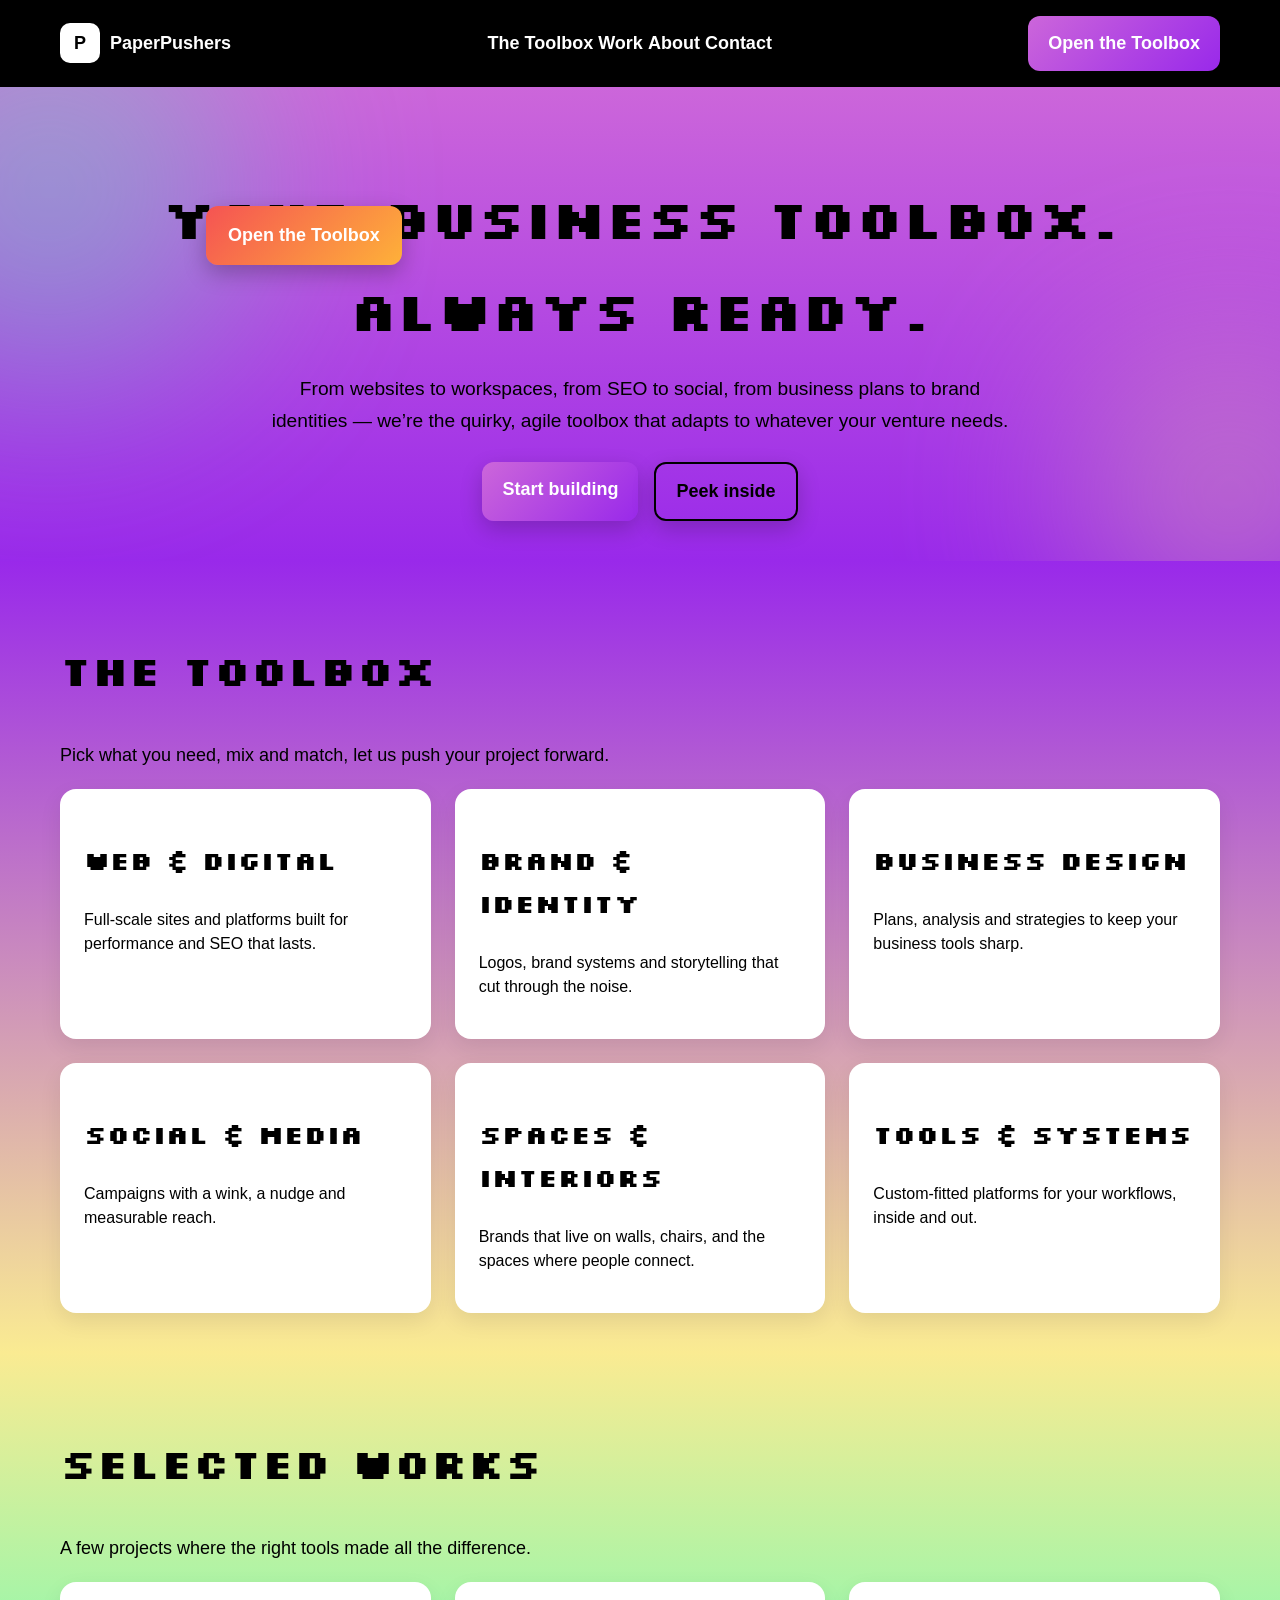
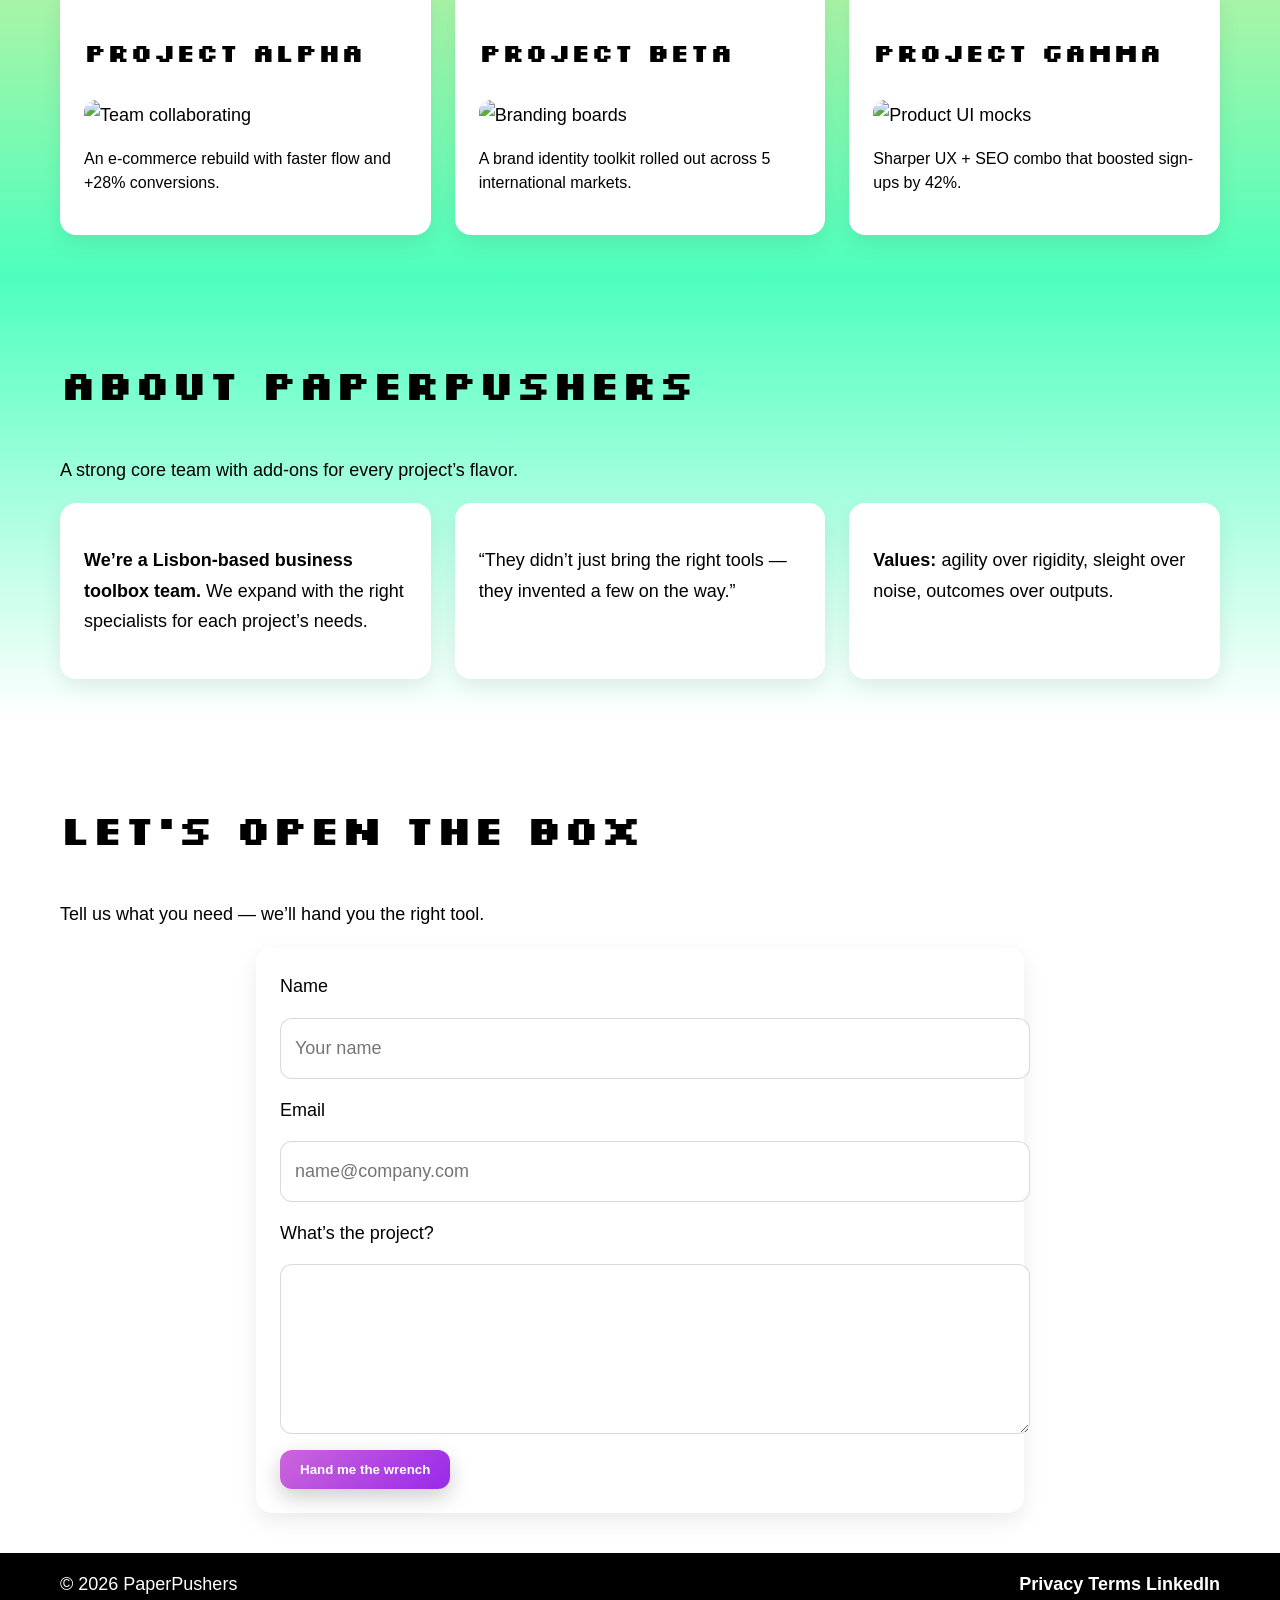
==== commit 8c30b7ca: "Update index.html" ====
--- a/index.html
+++ b/index.html
@@ -5,7 +5,7 @@
   <meta name="viewport" content="width=device-width, initial-scale=1" />
   <title>PaperPushers — Business Toolbox</title>
   <meta name="description" content="PaperPushers is a quirky, agile business toolbox—websites, SEO, social, brand, interiors, business design, and custom tools." />
-  <link href="https://fonts.googleapis.com/css2?family=Oxanium&family=Silkscreen&display=swap" rel="stylesheet">
+  <link href="https://fonts.googleapis.com/css2?family=Audiowide&family=Silkscreen&display=swap" rel="stylesheet">
   <link rel="stylesheet" href="styles.css" />
   <script src="app.js" defer></script>
 </head>
--- a/styles.css
+++ b/styles.css
@@ -36,6 +36,22 @@
 .brand { display:flex; align-items:center; gap:10px; text-decoration:none; color:#fff; }
 .brand .logo { width:40px; height:40px; border-radius:10px; background:#fff; color:var(--background); display:grid; place-items:center; font-weight:900; }
 
+header.nav a,
+footer a {
+  color: #fff;
+  text-decoration: none;
+  font-weight: 700;
+}
+
+header.nav a:visited,
+footer a:visited {
+  color: #fff;
+}
+
+header.nav a:hover,
+footer a:hover {
+  text-decoration: underline;
+}
 /* Sections */
 section { padding: 40px 0; position: relative; overflow: hidden; }
 section .container { width: 92%; max-width: 1160px; margin: 0 auto; }
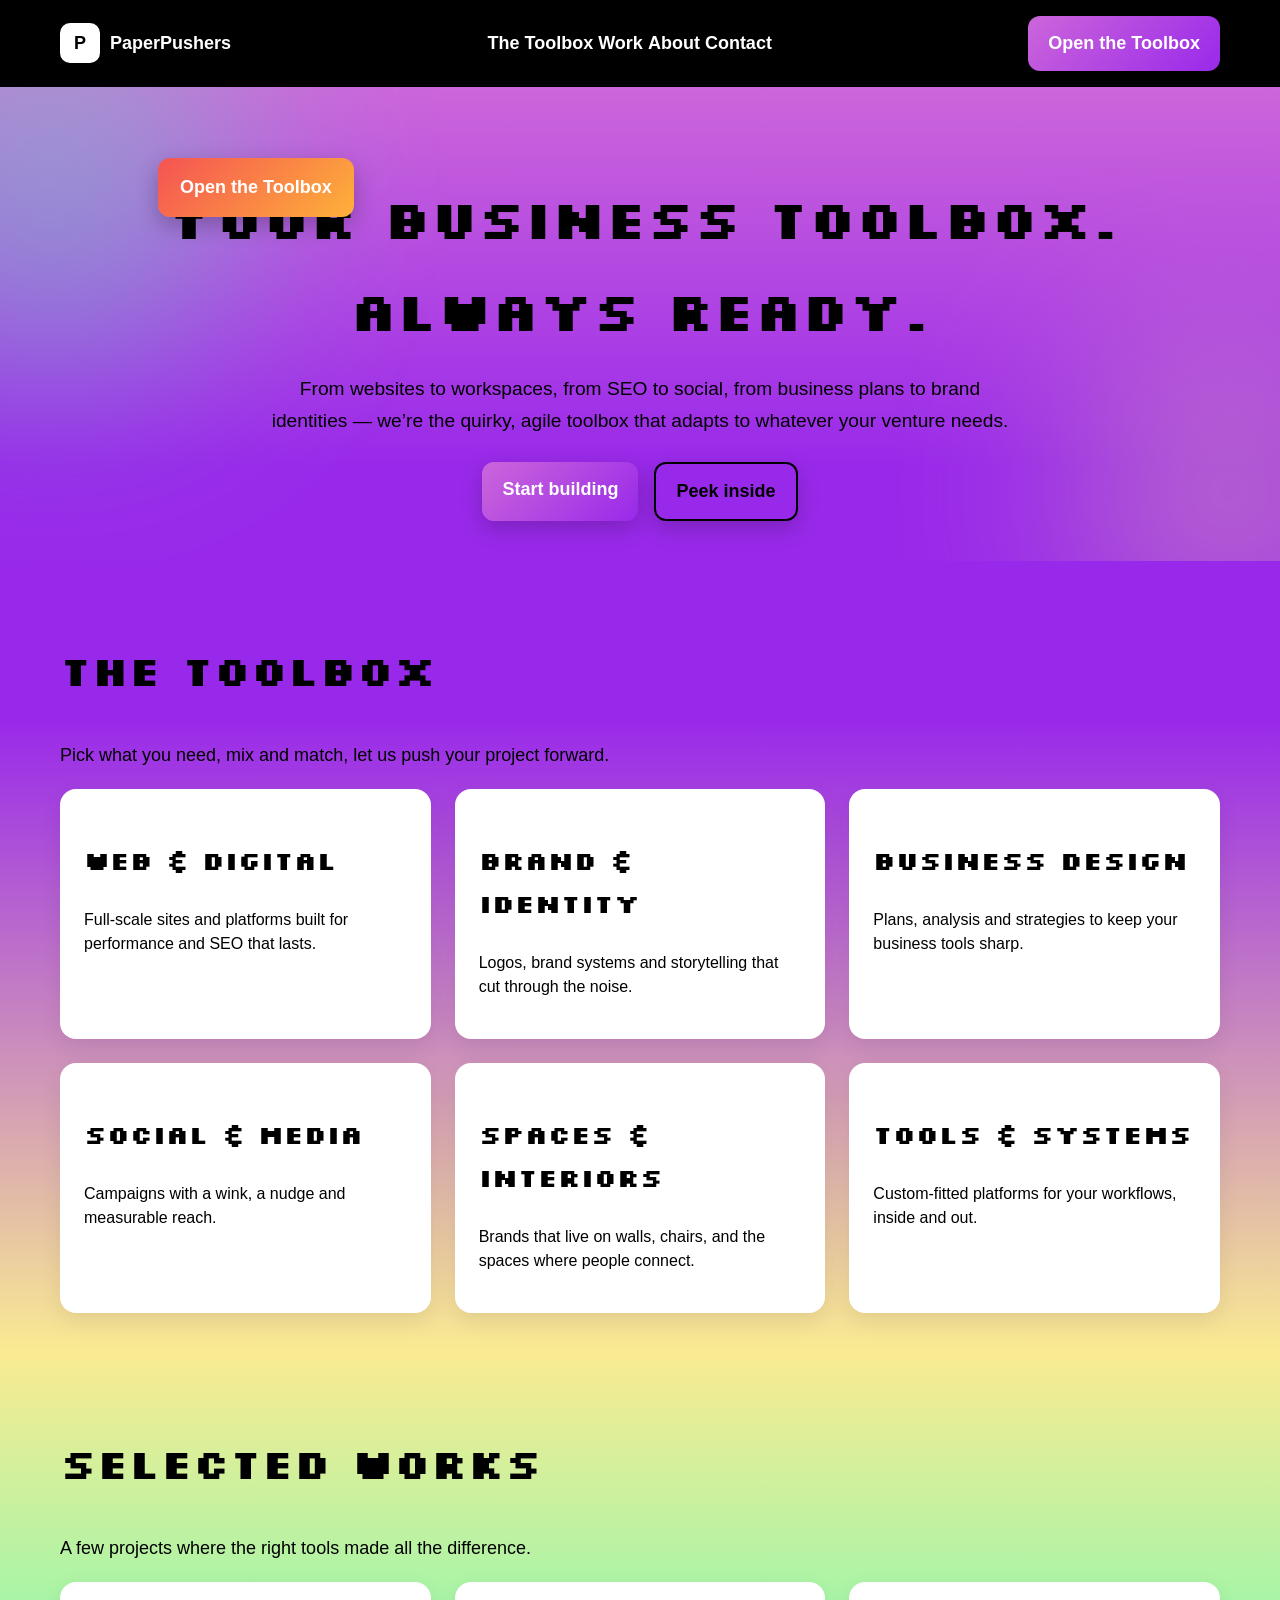
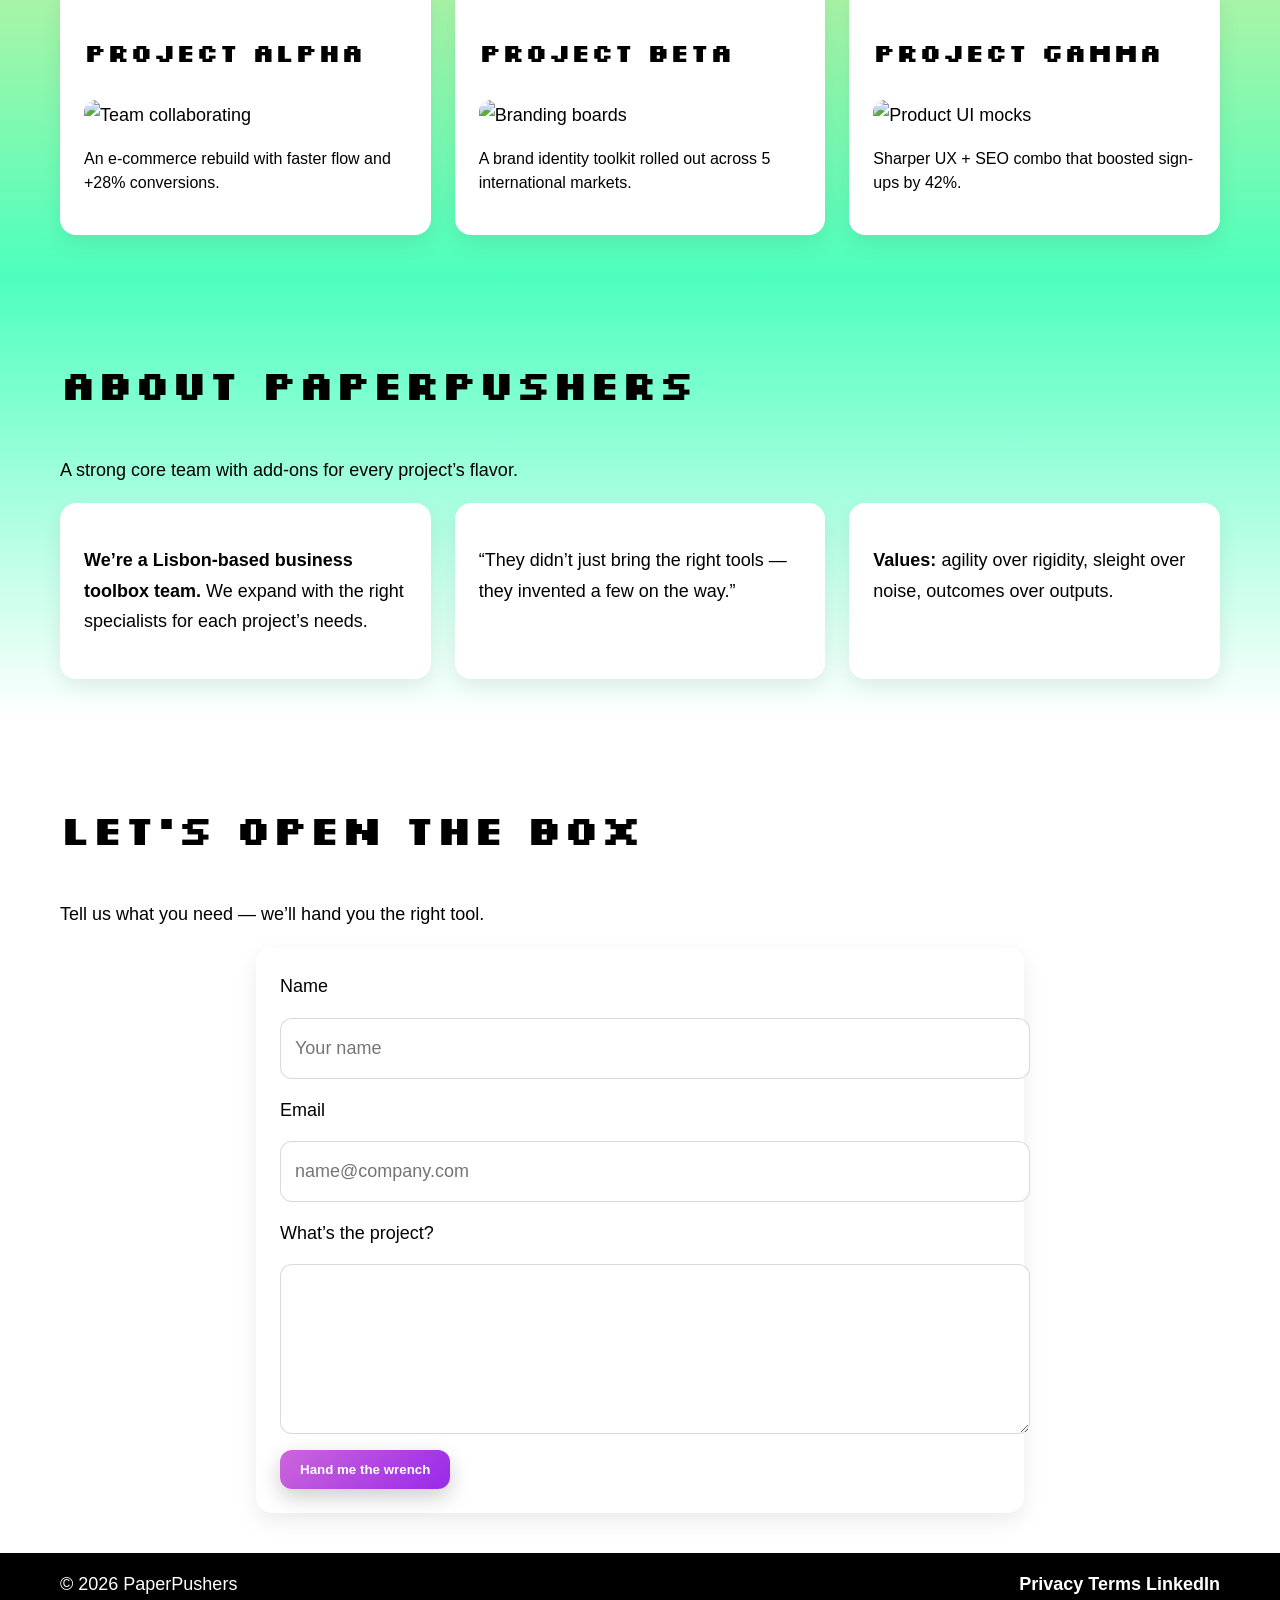
==== commit 7687108b: "fonts" ====
--- a/index.html
+++ b/index.html
@@ -5,7 +5,7 @@
   <meta name="viewport" content="width=device-width, initial-scale=1" />
   <title>PaperPushers — Business Toolbox</title>
   <meta name="description" content="PaperPushers is a quirky, agile business toolbox—websites, SEO, social, brand, interiors, business design, and custom tools." />
-  <link href="https://fonts.googleapis.com/css2?family=Audiowide&family=Silkscreen&display=swap" rel="stylesheet">
+  <link href="https://fonts.googleapis.com/css2?family=Nova&Square&family=Silkscreen&display=swap" rel="stylesheet">
   <link rel="stylesheet" href="styles.css" />
   <script src="app.js" defer></script>
 </head>
--- a/styles.css
+++ b/styles.css
@@ -8,7 +8,7 @@
 
 /* Global */
 body {
-  font-family: 'Unica One', sans-serif;
+  font-family: 'Nova Square', sans-serif;
   margin: 0;
   color: var(--background);
   font-size: 18px;
@@ -57,8 +57,8 @@
 section .container { width: 92%; max-width: 1160px; margin: 0 auto; }
 
 /* Smooth section gradients */
-#hero    { background: linear-gradient(180deg, var(--main) 0%, var(--secondary) 100%); }
-#toolbox { background: linear-gradient(180deg, var(--secondary) 0%, var(--highlight) 100%); }
+#hero    { background: linear-gradient(180deg, var(--main) 0%, var(--secondary) 80%, var(--secondary) 100%);}
+#toolbox { background: linear-gradient(180deg, var(--secondary) 0%, var(--secondary) 20%, var(--highlight) 100%);}
 #work    { background: linear-gradient(180deg, var(--highlight) 0%, var(--accent) 100%); }
 #about   { background: linear-gradient(180deg, var(--accent) 0%, #fff 100%); }
 #contact { background: #fff; }
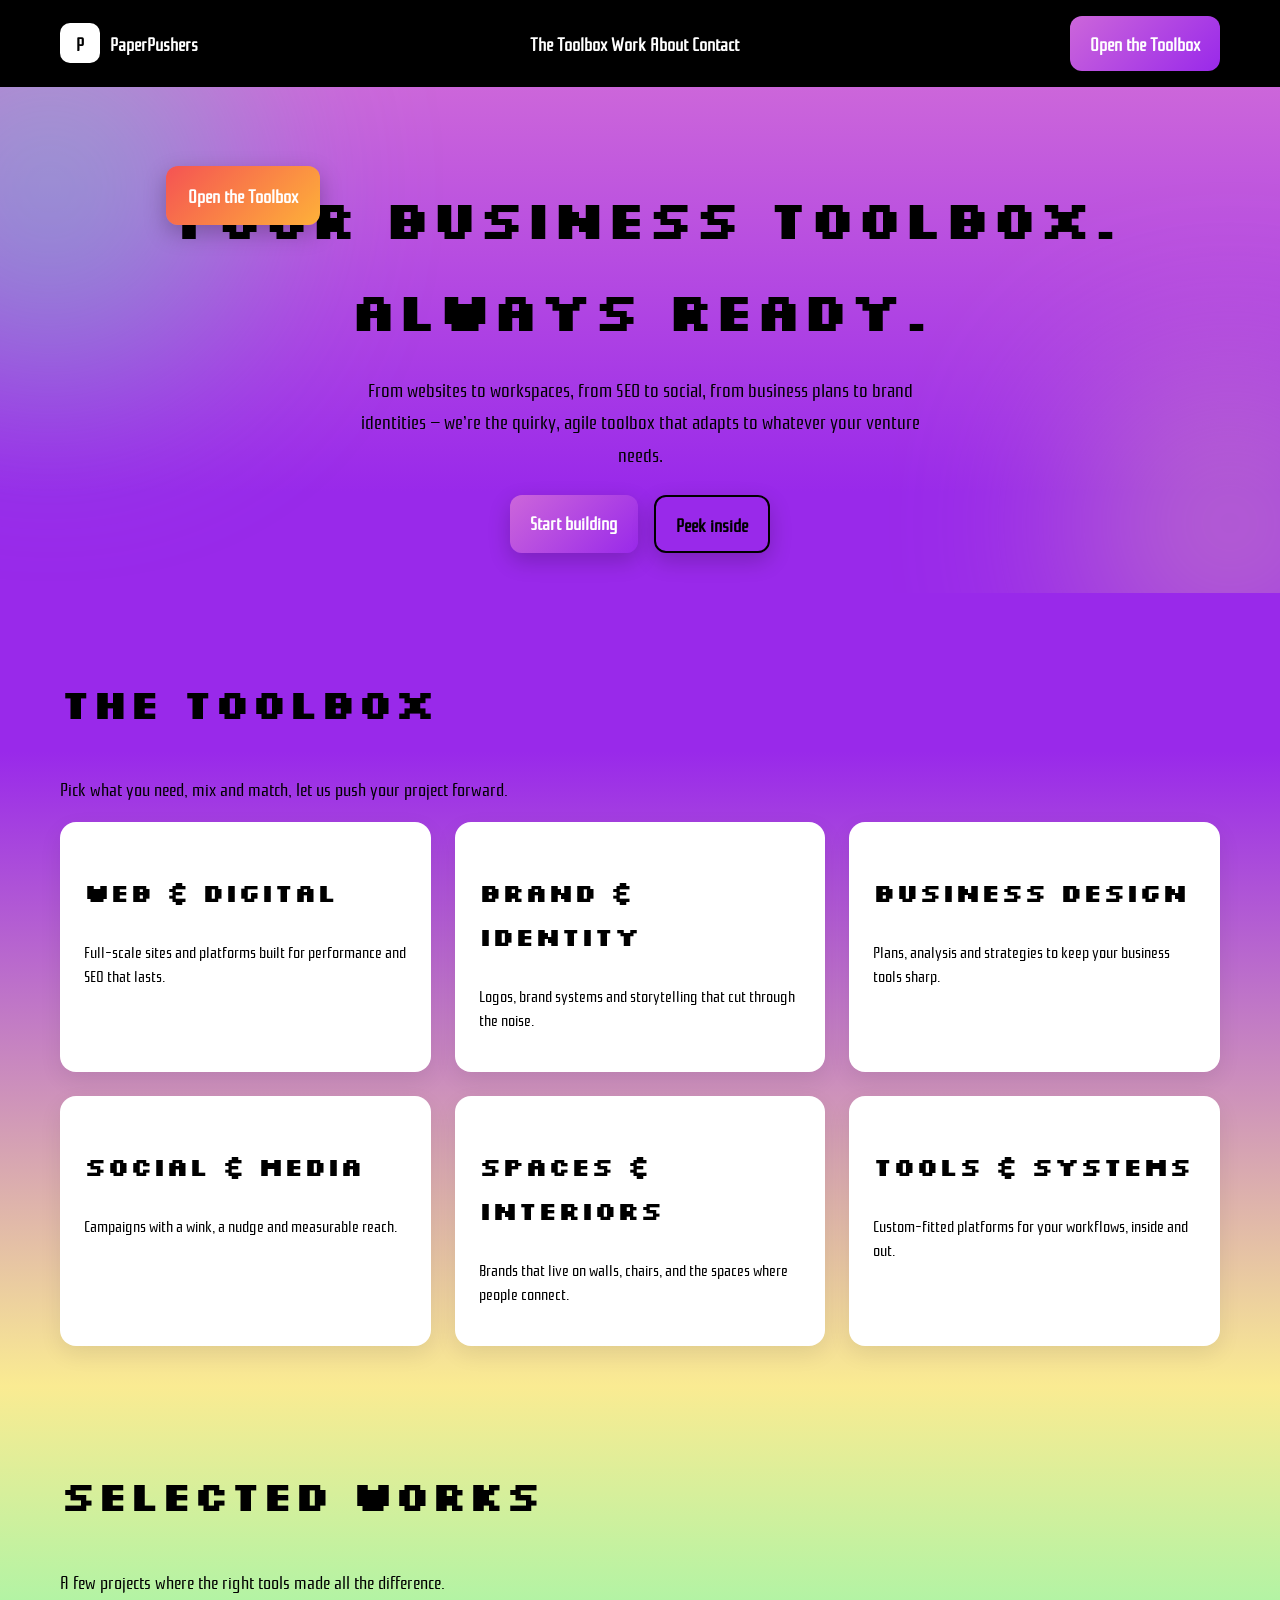
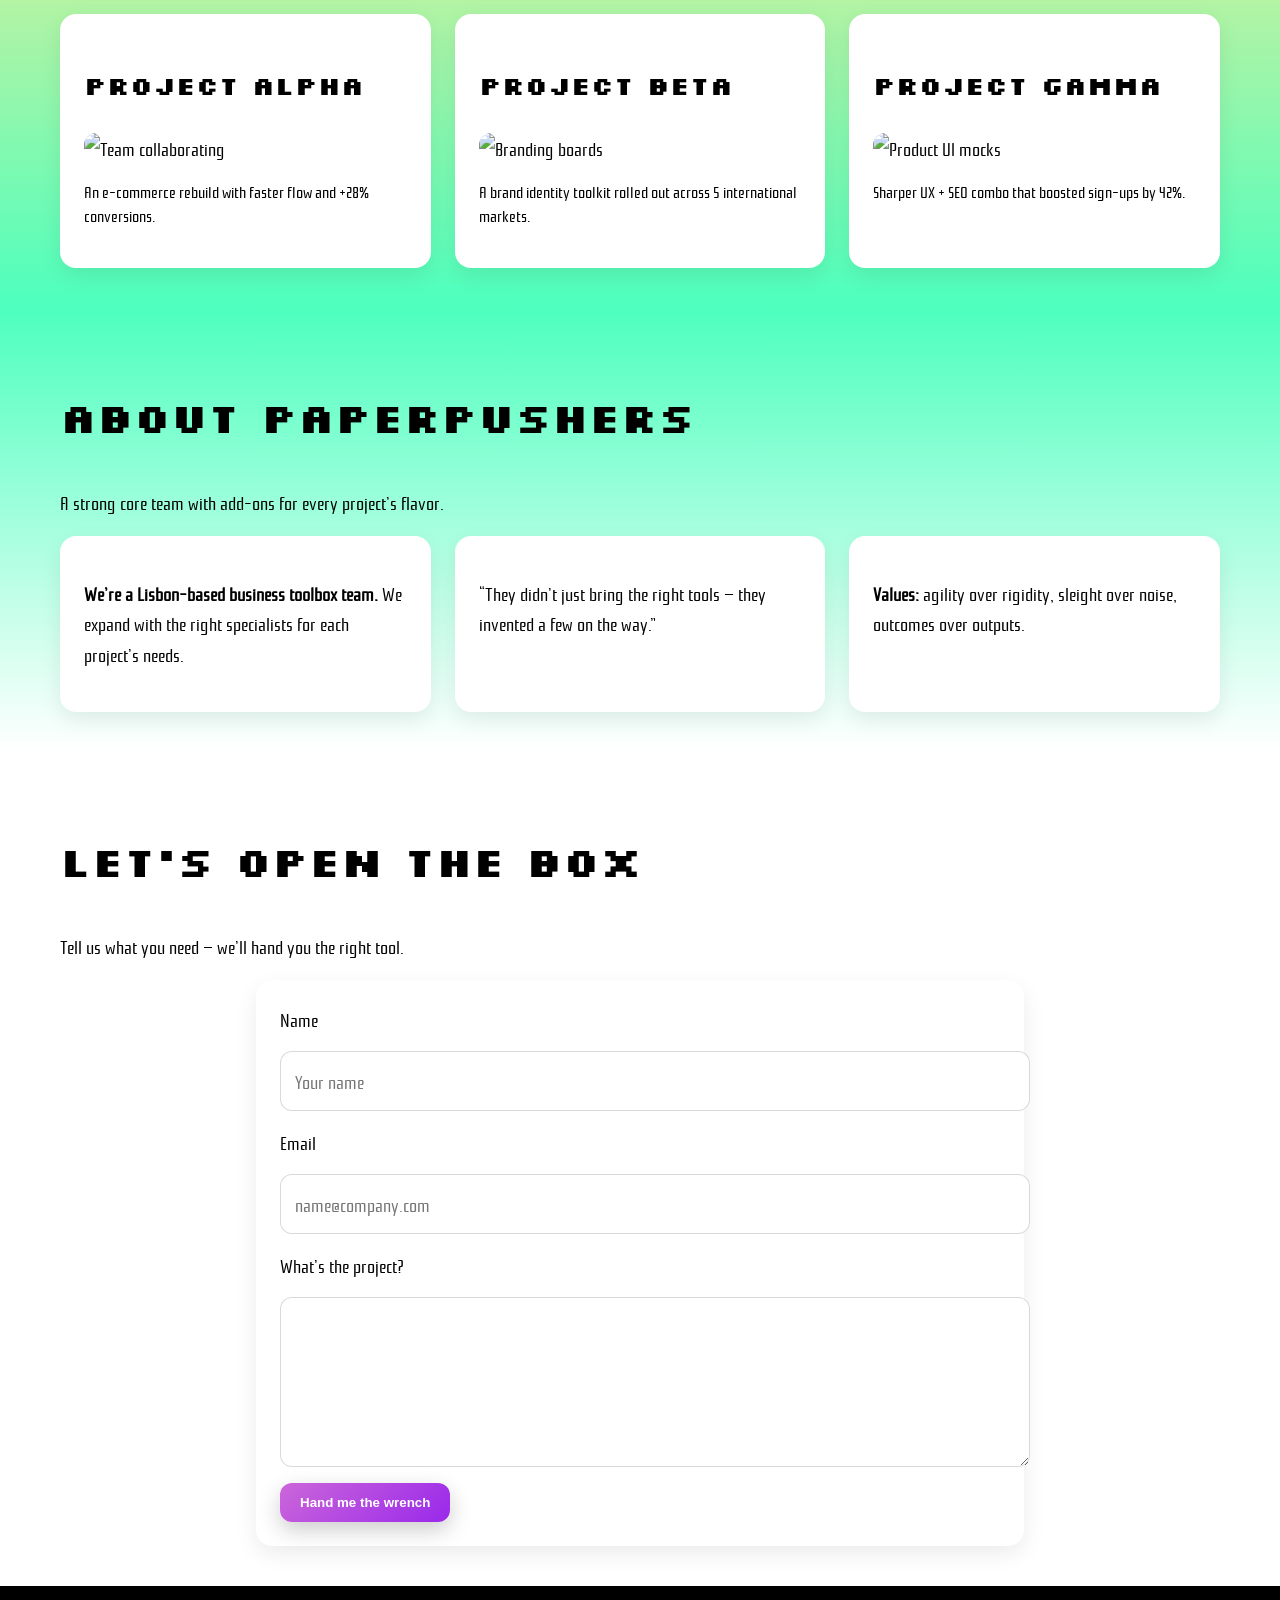
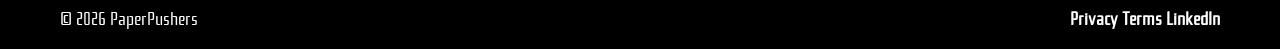
==== commit 13bef57c: "fonts2" ====
--- a/index.html
+++ b/index.html
@@ -5,7 +5,7 @@
   <meta name="viewport" content="width=device-width, initial-scale=1" />
   <title>PaperPushers — Business Toolbox</title>
   <meta name="description" content="PaperPushers is a quirky, agile business toolbox—websites, SEO, social, brand, interiors, business design, and custom tools." />
-  <link href="https://fonts.googleapis.com/css2?family=Nova&Square&family=Silkscreen&display=swap" rel="stylesheet">
+  <link href="https://fonts.googleapis.com/css2?family=Rationale&family=Silkscreen&display=swap" rel="stylesheet">
   <link rel="stylesheet" href="styles.css" />
   <script src="app.js" defer></script>
 </head>
--- a/styles.css
+++ b/styles.css
@@ -8,7 +8,7 @@
 
 /* Global */
 body {
-  font-family: 'Nova Square', sans-serif;
+  font-family: 'Rationale', sans-serif;
   margin: 0;
   color: var(--background);
   font-size: 18px;
